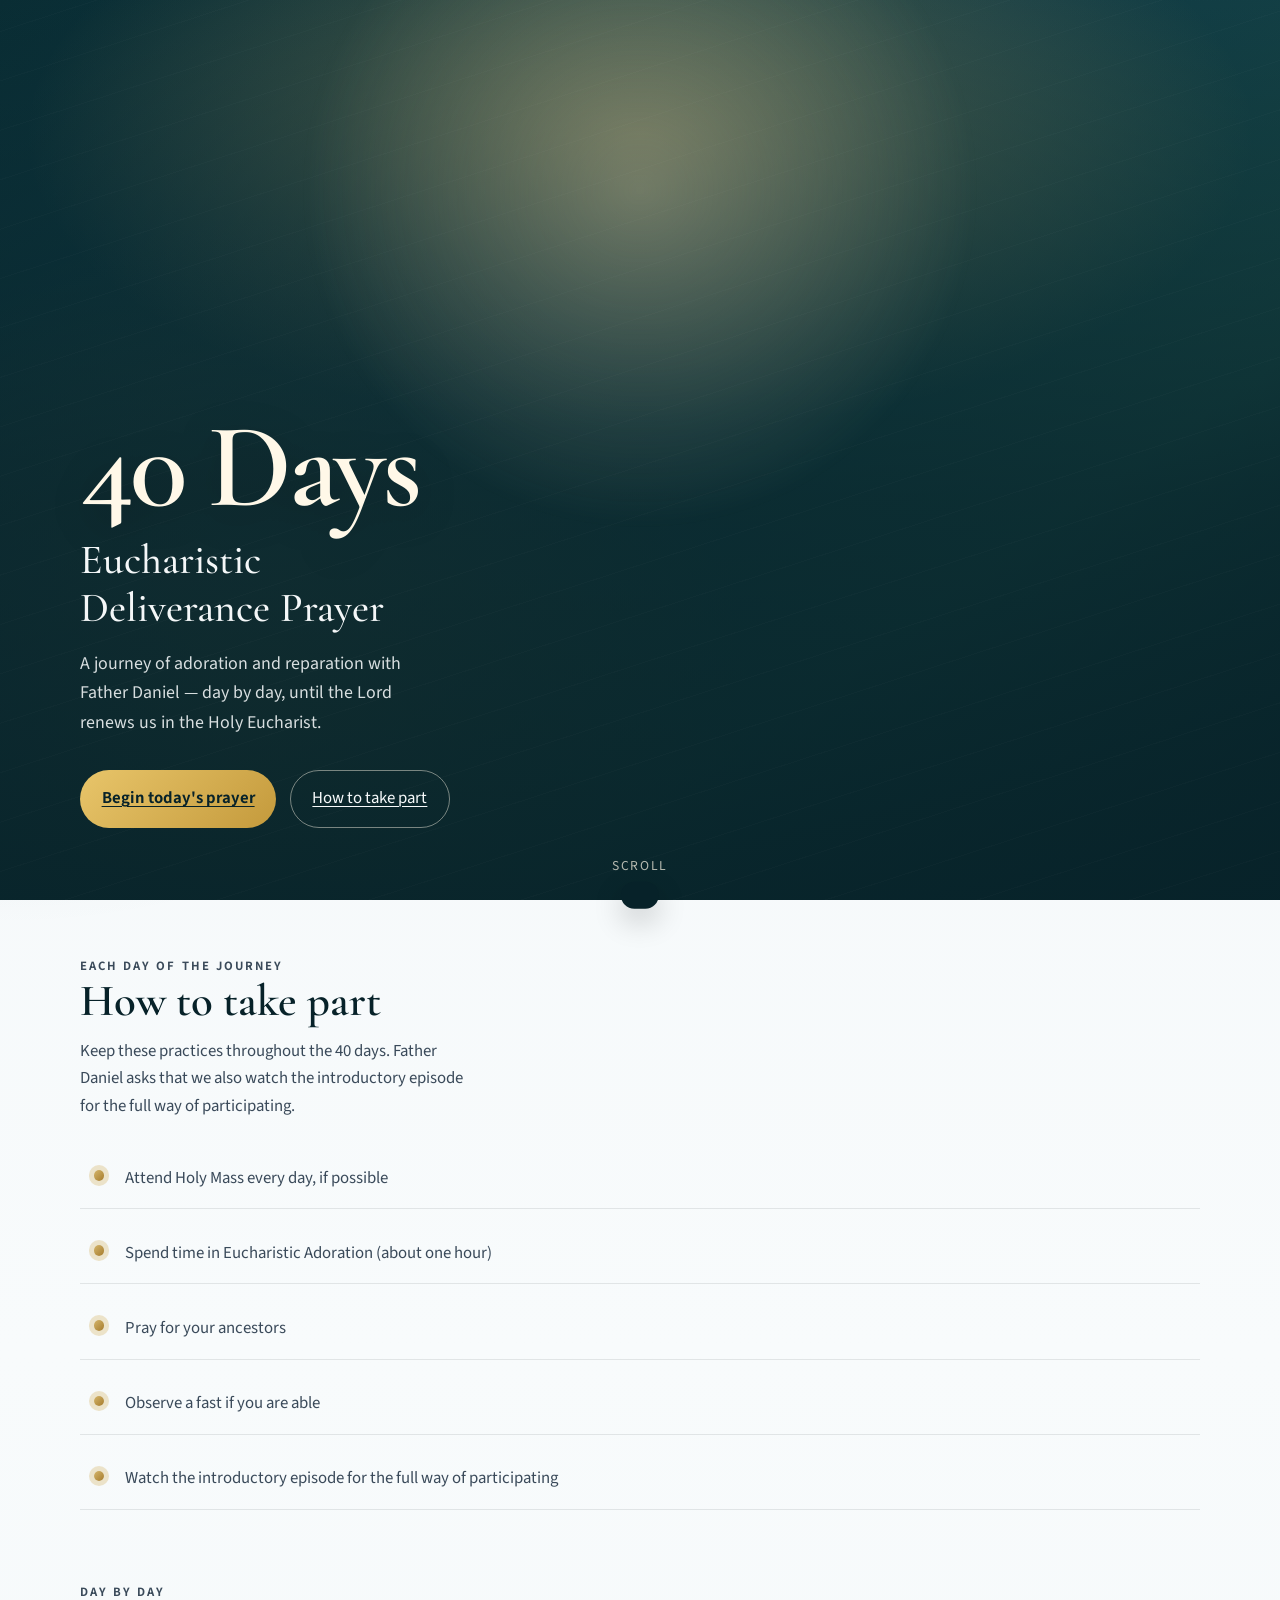
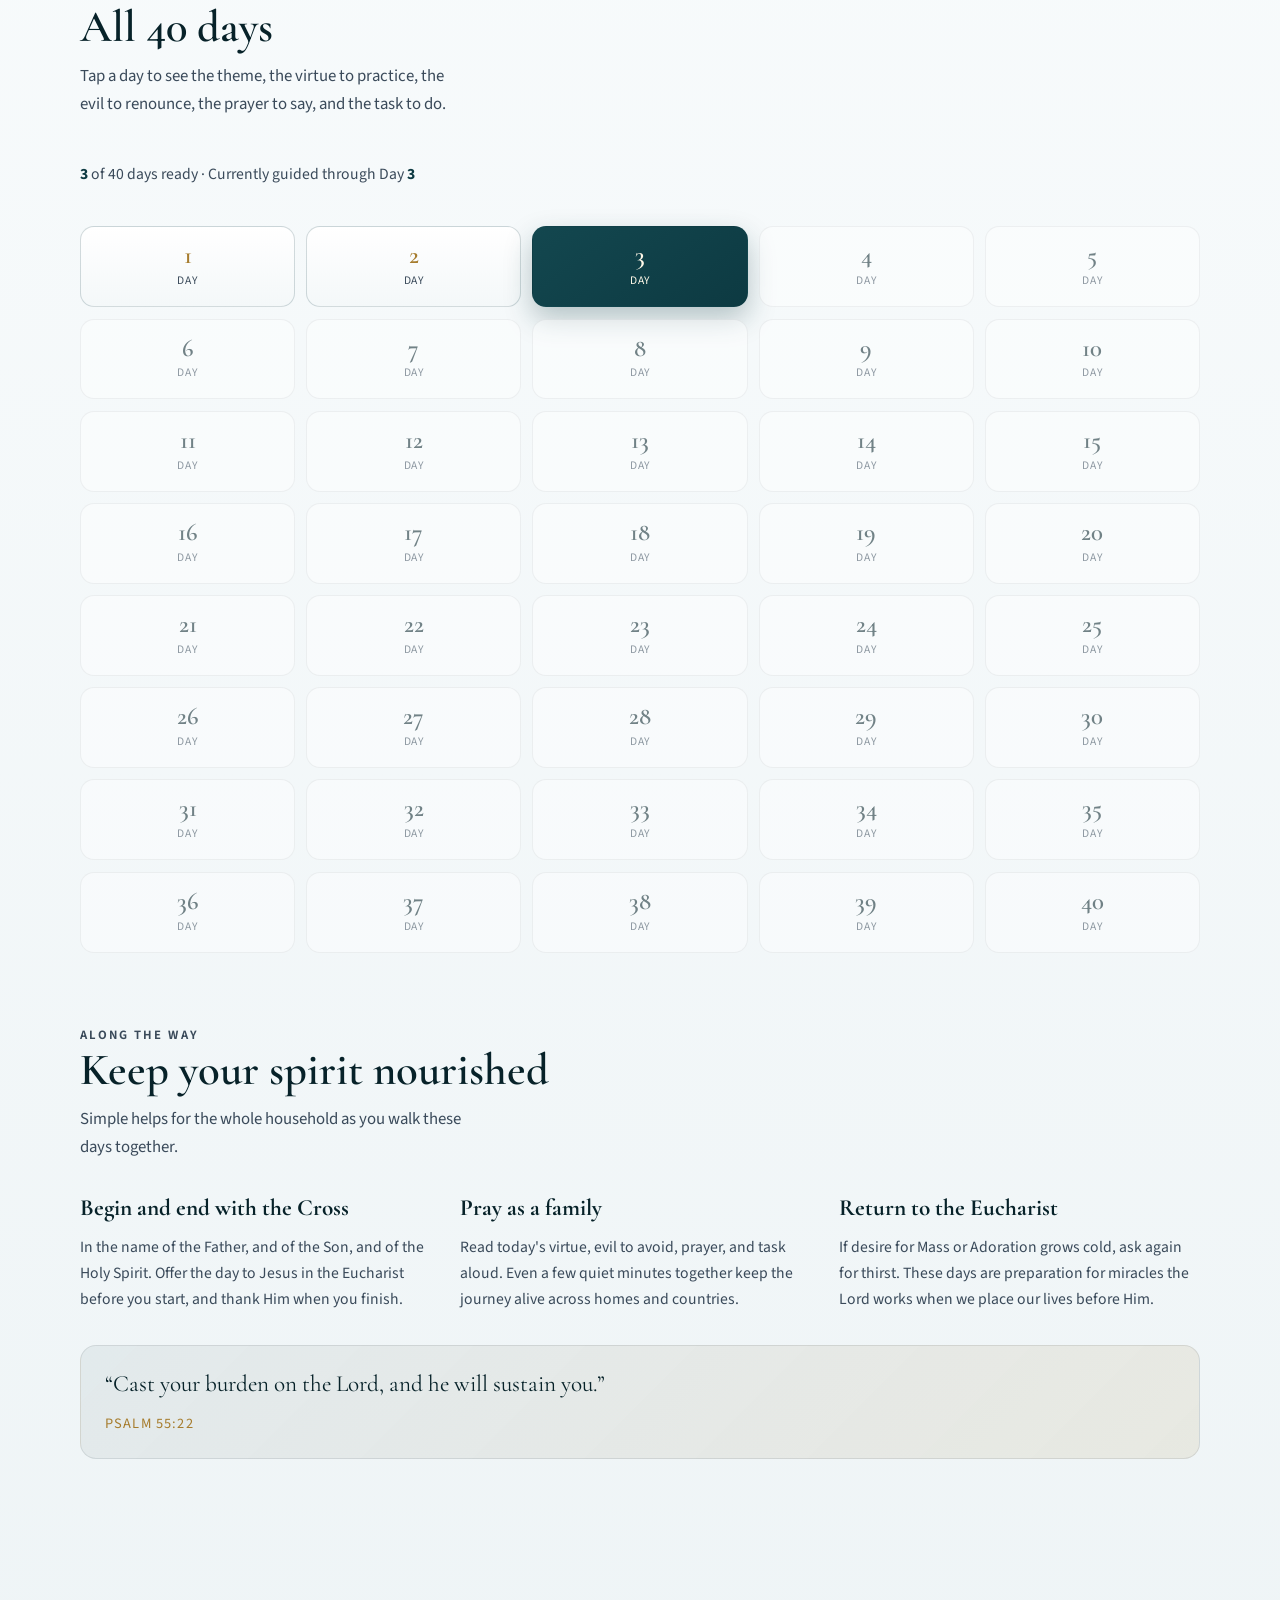
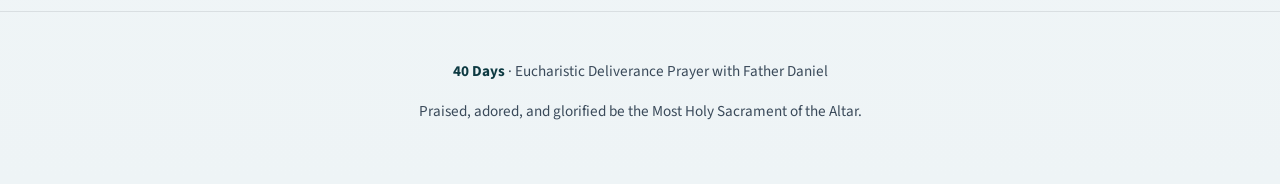
==== index.html @ 0a098735 "Add 40 Days Eucharistic Deliverance Prayer website Share Father Daniel’s daily virtue, prayer, and t" ====
<!DOCTYPE html>
<html lang="en">
<head>
  <meta charset="UTF-8" />
  <meta name="viewport" content="width=device-width, initial-scale=1.0" />
  <meta name="description" content="40 Days Eucharistic Deliverance Prayer with Father Daniel — daily virtue, prayer, and task for the journey." />
  <title>40 Days · Eucharistic Deliverance Prayer</title>
  <link rel="preconnect" href="https://fonts.googleapis.com" />
  <link rel="preconnect" href="https://fonts.gstatic.com" crossorigin />
  <link href="https://fonts.googleapis.com/css2?family=Cormorant+Garamond:ital,wght@0,500;0,600;0,700;1,500&family=Source+Sans+3:wght@400;550;650;700&display=swap" rel="stylesheet" />
  <link rel="stylesheet" href="css/styles.css" />
</head>
<body>
  <a class="skip-link" href="#days">Skip to days</a>

  <header class="hero">
    <div class="hero-inner">
      <p class="brand" aria-label="40 Days">40 Days</p>
      <h1>Eucharistic Deliverance Prayer</h1>
      <p class="hero-lead">
        A journey of adoration and reparation with Father Daniel — day by day, until the Lord renews us in the Holy Eucharist.
      </p>
      <div class="hero-actions">
        <a class="btn btn-primary" href="#days">Begin today's prayer</a>
        <a class="btn btn-ghost" href="#how">How to take part</a>
      </div>
    </div>
    <div class="scroll-cue" aria-hidden="true">Scroll</div>
  </header>

  <main>
    <section class="section" id="how" aria-labelledby="how-title">
      <div class="section-head">
        <p class="section-kicker">Each day of the journey</p>
        <h2 id="how-title">How to take part</h2>
        <p>
          Keep these practices throughout the 40 days. Father Daniel asks that we also watch the introductory episode for the full way of participating.
        </p>
      </div>
      <ul class="practices" id="practices-list"></ul>
    </section>

    <section class="section" id="days" aria-labelledby="days-title">
      <div class="section-head">
        <p class="section-kicker">Day by day</p>
        <h2 id="days-title">All 40 days</h2>
        <p>
          Tap a day to see the theme, the virtue to practice, the evil to renounce, the prayer to say, and the task to do.
        </p>
      </div>

      <div class="days-toolbar">
        <p class="progress-note" id="progress-note"></p>
      </div>

      <div class="days-grid" id="days-grid" role="list"></div>

      <article class="day-panel" id="day-panel" aria-live="polite">
        <div class="day-panel-inner">
          <header class="day-banner">
            <p class="eyebrow" id="panel-eyebrow"></p>
            <h3 id="panel-theme"></h3>
            <p class="scripture" id="panel-scripture"></p>
          </header>
          <div class="day-body">
            <div class="summary-block">
              <p id="panel-summary"></p>
            </div>
            <p class="key-thought" id="panel-key"></p>

            <div class="pillars">
              <div class="pillar virtue">
                <span class="tag">Good to practice</span>
                <h4 id="panel-virtue-title"></h4>
                <p id="panel-virtue-detail"></p>
              </div>
              <div class="pillar evil">
                <span class="tag">Evil to renounce</span>
                <h4 id="panel-evil-title"></h4>
                <p id="panel-evil-detail"></p>
              </div>
            </div>

            <div class="prayer-box">
              <h4 id="panel-prayer-title">Today's Prayer</h4>
              <p class="prayer-text" id="panel-prayer"></p>
            </div>

            <div class="task-box">
              <h4 id="panel-task-title">Today's Task</h4>
              <p id="panel-task"></p>
            </div>

            <div class="reflection-block">
              <h4>For your heart</h4>
              <ul class="reflection-list" id="panel-reflection"></ul>
            </div>

            <p class="closing-line" id="panel-closing"></p>

            <div class="panel-actions">
              <button type="button" class="btn btn-secondary" id="btn-prev-day">Previous day</button>
              <button type="button" class="btn btn-secondary" id="btn-next-day">Next day</button>
              <button type="button" class="btn btn-text" id="btn-close-panel">Close</button>
            </div>
          </div>
        </div>
      </article>
    </section>

    <section class="section" aria-labelledby="grow-title">
      <div class="section-head">
        <p class="section-kicker">Along the way</p>
        <h2 id="grow-title">Keep your spirit nourished</h2>
        <p>Simple helps for the whole household as you walk these days together.</p>
      </div>
      <div class="help-grid">
        <div class="help-item">
          <h3>Begin and end with the Cross</h3>
          <p>In the name of the Father, and of the Son, and of the Holy Spirit. Offer the day to Jesus in the Eucharist before you start, and thank Him when you finish.</p>
        </div>
        <div class="help-item">
          <h3>Pray as a family</h3>
          <p>Read today's virtue, evil to avoid, prayer, and task aloud. Even a few quiet minutes together keep the journey alive across homes and countries.</p>
        </div>
        <div class="help-item">
          <h3>Return to the Eucharist</h3>
          <p>If desire for Mass or Adoration grows cold, ask again for thirst. These days are preparation for miracles the Lord works when we place our lives before Him.</p>
        </div>
      </div>
      <blockquote class="verse">
        <p>“Cast your burden on the Lord, and he will sustain you.”</p>
        <cite>Psalm 55:22</cite>
      </blockquote>
    </section>
  </main>

  <footer>
    <div class="wrap">
      <p><strong>40 Days</strong> · Eucharistic Deliverance Prayer with Father Daniel</p>
      <p>Praised, adored, and glorified be the Most Holy Sacrament of the Altar.</p>
    </div>
  </footer>

  <div class="toast" id="toast" role="status" aria-live="polite"></div>

  <script src="js/app.js"></script>
</body>
</html>
---- css/styles.css ----
:root {
  --ink: #15202b;
  --ink-soft: #3a4a5a;
  --gold: #a67c2d;
  --gold-soft: #d4b56a;
  --gold-glow: rgba(212, 181, 106, 0.35);
  --chapel: #0d3a42;
  --chapel-deep: #072229;
  --mist: #e9f0f4;
  --snow: #f8fbfc;
  --line: rgba(21, 32, 43, 0.1);
  --white: #ffffff;
  --danger-soft: #7a3b3b;
  --virtue: #1f5c4a;
  --shadow: 0 18px 50px rgba(7, 34, 41, 0.12);
  --radius: 18px;
  --font-display: "Cormorant Garamond", Georgia, serif;
  --font-body: "Source Sans 3", "Segoe UI", sans-serif;
  --max: 1120px;
}

*,
*::before,
*::after {
  box-sizing: border-box;
}

html {
  scroll-behavior: smooth;
}

body {
  margin: 0;
  color: var(--ink);
  font-family: var(--font-body);
  font-size: 1.05rem;
  line-height: 1.65;
  background:
    radial-gradient(1200px 600px at 80% -10%, rgba(212, 181, 106, 0.22), transparent 55%),
    radial-gradient(900px 500px at 0% 20%, rgba(13, 58, 66, 0.08), transparent 50%),
    linear-gradient(180deg, #f3f7f9 0%, var(--snow) 40%, #eef4f6 100%);
  min-height: 100vh;
}

img {
  max-width: 100%;
  display: block;
}

a {
  color: var(--chapel);
  text-decoration-thickness: 1px;
  text-underline-offset: 0.18em;
}

button,
.btn {
  font: inherit;
  cursor: pointer;
  border: none;
}

.skip-link {
  position: absolute;
  left: -999px;
  top: 0;
  background: var(--white);
  padding: 0.75rem 1rem;
  z-index: 100;
}

.skip-link:focus {
  left: 1rem;
  top: 1rem;
}

/* Hero */
.hero {
  position: relative;
  min-height: 100vh;
  min-height: 100dvh;
  display: grid;
  place-items: end stretch;
  overflow: hidden;
  color: var(--snow);
  background:
    linear-gradient(180deg, rgba(7, 34, 41, 0.15) 0%, rgba(7, 34, 41, 0.72) 55%, rgba(7, 34, 41, 0.92) 100%),
    radial-gradient(ellipse 80% 55% at 50% 15%, rgba(212, 181, 106, 0.45), transparent 60%),
    radial-gradient(circle at 20% 80%, rgba(166, 124, 45, 0.2), transparent 40%),
    linear-gradient(145deg, #0a2f36 0%, #123f49 40%, #1a4d4a 70%, #0d2a30 100%);
}

.hero::before {
  content: "";
  position: absolute;
  inset: 0;
  background:
    repeating-linear-gradient(
      -18deg,
      transparent 0,
      transparent 46px,
      rgba(255, 255, 255, 0.015) 46px,
      rgba(255, 255, 255, 0.015) 47px
    );
  pointer-events: none;
  animation: drift 28s linear infinite;
}

.hero::after {
  content: "";
  position: absolute;
  width: 55vmax;
  height: 55vmax;
  border-radius: 50%;
  top: -18%;
  left: 50%;
  transform: translateX(-50%);
  background: radial-gradient(circle, rgba(255, 236, 190, 0.28), transparent 68%);
  filter: blur(4px);
  animation: pulse-glow 7s ease-in-out infinite;
  pointer-events: none;
}

@keyframes drift {
  from { transform: translateY(0); }
  to { transform: translateY(40px); }
}

@keyframes pulse-glow {
  0%, 100% { opacity: 0.7; transform: translateX(-50%) scale(1); }
  50% { opacity: 1; transform: translateX(-50%) scale(1.06); }
}

@keyframes rise {
  from { opacity: 0; transform: translateY(24px); }
  to { opacity: 1; transform: translateY(0); }
}

.hero-inner {
  position: relative;
  z-index: 1;
  width: min(var(--max), calc(100% - 2.5rem));
  margin: 0 auto;
  padding: 5rem 0 4.5rem;
}

.brand {
  font-family: var(--font-display);
  font-weight: 600;
  font-size: clamp(4.2rem, 12vw, 7.5rem);
  line-height: 0.9;
  letter-spacing: -0.03em;
  margin: 0 0 1rem;
  color: #fff8e8;
  text-shadow: 0 8px 40px rgba(0, 0, 0, 0.25);
  animation: rise 1s ease both;
}

.hero h1 {
  font-family: var(--font-display);
  font-weight: 500;
  font-size: clamp(1.7rem, 3.8vw, 2.6rem);
  line-height: 1.15;
  margin: 0 0 1rem;
  max-width: 16ch;
  color: #f4f7f8;
  animation: rise 1s ease 0.12s both;
}

.hero-lead {
  max-width: 38ch;
  margin: 0 0 2rem;
  color: rgba(244, 247, 248, 0.88);
  font-size: 1.12rem;
  animation: rise 1s ease 0.22s both;
}

.hero-actions {
  display: flex;
  flex-wrap: wrap;
  gap: 0.85rem;
  animation: rise 1s ease 0.32s both;
}

.btn {
  display: inline-flex;
  align-items: center;
  justify-content: center;
  gap: 0.5rem;
  padding: 0.9rem 1.35rem;
  border-radius: 999px;
  transition: transform 0.2s ease, background 0.2s ease, color 0.2s ease, border-color 0.2s ease;
}

.btn:hover {
  transform: translateY(-2px);
}

.btn-primary {
  background: linear-gradient(135deg, #e8c56a, #c49a3c);
  color: var(--chapel-deep);
  font-weight: 650;
}

.btn-primary:hover {
  background: linear-gradient(135deg, #f0d27e, #d0a84a);
}

.btn-ghost {
  background: transparent;
  color: var(--snow);
  border: 1px solid rgba(255, 248, 232, 0.45);
}

.btn-ghost:hover {
  background: rgba(255, 255, 255, 0.08);
  border-color: rgba(255, 248, 232, 0.75);
}

.scroll-cue {
  position: absolute;
  bottom: 1.4rem;
  left: 50%;
  transform: translateX(-50%);
  z-index: 1;
  color: rgba(255, 248, 232, 0.7);
  font-size: 0.85rem;
  letter-spacing: 0.12em;
  text-transform: uppercase;
  animation: bounce 2.4s ease-in-out infinite;
}

@keyframes bounce {
  0%, 100% { transform: translateX(-50%) translateY(0); }
  50% { transform: translateX(-50%) translateY(6px); }
}

/* Layout sections */
main {
  width: min(var(--max), calc(100% - 2.5rem));
  margin: 0 auto;
  padding: 3.5rem 0 5rem;
}

.section {
  margin-bottom: 4.5rem;
}

.section-head {
  margin-bottom: 1.75rem;
  max-width: 42rem;
}

.section-kicker {
  font-size: 0.8rem;
  letter-spacing: 0.16em;
  text-transform: uppercase;
  color: var(--gold);
  margin: 0 0 0.55rem;
  font-weight: 650;
}

.section h2 {
  font-family: var(--font-display);
  font-size: clamp(2rem, 4vw, 2.8rem);
  font-weight: 600;
  line-height: 1.1;
  margin: 0 0 0.7rem;
  color: var(--chapel-deep);
}

.section-head p {
  margin: 0;
  color: var(--ink-soft);
  max-width: 48ch;
}

/* Practices */
.practices {
  display: grid;
  gap: 0.9rem;
  padding: 0;
  margin: 0;
  list-style: none;
}

.practices li {
  position: relative;
  padding: 1rem 1.15rem 1rem 2.8rem;
  border-bottom: 1px solid var(--line);
  color: var(--ink-soft);
}

.practices li::before {
  content: "";
  position: absolute;
  left: 0.85rem;
  top: 1.35rem;
  width: 0.65rem;
  height: 0.65rem;
  border-radius: 50%;
  background: linear-gradient(135deg, var(--gold-soft), var(--gold));
  box-shadow: 0 0 0 5px var(--gold-glow);
}

/* Days grid */
.days-toolbar {
  display: flex;
  flex-wrap: wrap;
  align-items: center;
  justify-content: space-between;
  gap: 1rem;
  margin-bottom: 1.4rem;
}

.progress-note {
  color: var(--ink-soft);
  font-size: 0.98rem;
}

.progress-note strong {
  color: var(--chapel);
  font-weight: 700;
}

.days-grid {
  display: grid;
  grid-template-columns: repeat(5, minmax(0, 1fr));
  gap: 0.7rem;
}

.day-chip {
  appearance: none;
  background: rgba(255, 255, 255, 0.72);
  border: 1px solid var(--line);
  border-radius: 14px;
  padding: 1rem 0.5rem;
  text-align: center;
  transition: transform 0.18s ease, border-color 0.18s ease, background 0.18s ease, box-shadow 0.18s ease;
  color: var(--ink);
  min-height: 4.6rem;
  display: flex;
  flex-direction: column;
  align-items: center;
  justify-content: center;
  gap: 0.2rem;
}

.day-chip:hover,
.day-chip:focus-visible {
  transform: translateY(-3px);
  border-color: rgba(166, 124, 45, 0.55);
  box-shadow: 0 10px 24px rgba(13, 58, 66, 0.08);
  outline: none;
}

.day-chip .num {
  font-family: var(--font-display);
  font-size: 1.55rem;
  font-weight: 600;
  line-height: 1;
  color: var(--chapel-deep);
}

.day-chip .label {
  font-size: 0.72rem;
  letter-spacing: 0.06em;
  text-transform: uppercase;
  color: var(--ink-soft);
}

.day-chip.available {
  background: linear-gradient(180deg, #ffffff, #f4f8f9);
  border-color: rgba(13, 58, 66, 0.18);
}

.day-chip.available .num {
  color: var(--gold);
}

.day-chip.current {
  background: linear-gradient(145deg, #13474f, #0d3a42);
  border-color: transparent;
  color: var(--snow);
  box-shadow: 0 12px 28px rgba(13, 58, 66, 0.28);
}

.day-chip.current .num,
.day-chip.current .label {
  color: #fff8e8;
}

.day-chip.locked {
  opacity: 0.55;
  cursor: default;
}

.day-chip.locked:hover {
  transform: none;
  box-shadow: none;
  border-color: var(--line);
}

/* Day panel */
.day-panel {
  display: none;
  margin-top: 2rem;
  animation: rise 0.45s ease both;
}

.day-panel.open {
  display: block;
}

.day-panel-inner {
  background:
    radial-gradient(700px 280px at 100% 0%, rgba(212, 181, 106, 0.16), transparent 55%),
    linear-gradient(180deg, #ffffff 0%, #f7fafb 100%);
  border: 1px solid var(--line);
  border-radius: calc(var(--radius) + 6px);
  box-shadow: var(--shadow);
  overflow: hidden;
}

.day-banner {
  padding: 1.8rem 1.6rem 1.4rem;
  background:
    linear-gradient(120deg, rgba(13, 58, 66, 0.96), rgba(18, 72, 78, 0.92)),
    radial-gradient(circle at 90% 20%, rgba(212, 181, 106, 0.35), transparent 45%);
  color: var(--snow);
}

.day-banner .eyebrow {
  margin: 0 0 0.4rem;
  font-size: 0.78rem;
  letter-spacing: 0.16em;
  text-transform: uppercase;
  color: var(--gold-soft);
}

.day-banner h3 {
  font-family: var(--font-display);
  font-size: clamp(1.9rem, 4vw, 2.6rem);
  margin: 0 0 0.55rem;
  font-weight: 600;
  line-height: 1.1;
}

.day-banner .scripture {
  margin: 0;
  color: rgba(255, 248, 232, 0.82);
  font-size: 0.98rem;
}

.day-body {
  padding: 1.5rem 1.6rem 1.8rem;
  display: grid;
  gap: 1.35rem;
}

.summary-block p {
  margin: 0;
  color: var(--ink-soft);
  font-size: 1.08rem;
}

.key-thought {
  border-left: 3px solid var(--gold);
  padding: 0.2rem 0 0.2rem 1rem;
  font-family: var(--font-display);
  font-size: 1.35rem;
  line-height: 1.35;
  color: var(--chapel-deep);
}

.pillars {
  display: grid;
  grid-template-columns: repeat(2, minmax(0, 1fr));
  gap: 0.9rem;
}

.pillar {
  padding: 1.15rem 1.2rem;
  border-radius: 16px;
  background: rgba(233, 240, 244, 0.65);
  border: 1px solid transparent;
}

.pillar.virtue {
  background: rgba(31, 92, 74, 0.08);
  border-color: rgba(31, 92, 74, 0.12);
}

.pillar.evil {
  background: rgba(122, 59, 59, 0.07);
  border-color: rgba(122, 59, 59, 0.12);
}

.pillar .tag {
  display: inline-block;
  font-size: 0.72rem;
  letter-spacing: 0.12em;
  text-transform: uppercase;
  font-weight: 700;
  margin-bottom: 0.45rem;
}

.pillar.virtue .tag { color: var(--virtue); }
.pillar.evil .tag { color: var(--danger-soft); }

.pillar h4 {
  font-family: var(--font-display);
  font-size: 1.45rem;
  margin: 0 0 0.4rem;
  color: var(--ink);
  font-weight: 600;
}

.pillar p {
  margin: 0;
  color: var(--ink-soft);
  font-size: 0.98rem;
}

.prayer-box,
.task-box {
  padding: 1.25rem 1.3rem;
  border-radius: 16px;
  border: 1px solid var(--line);
}

.prayer-box {
  background:
    linear-gradient(180deg, rgba(212, 181, 106, 0.14), rgba(255, 255, 255, 0.4));
}

.task-box {
  background: rgba(255, 255, 255, 0.7);
}

.prayer-box h4,
.task-box h4,
.reflection-block h4 {
  font-family: var(--font-display);
  font-size: 1.4rem;
  margin: 0 0 0.65rem;
  color: var(--chapel-deep);
}

.prayer-text {
  margin: 0;
  white-space: pre-line;
  font-family: var(--font-display);
  font-size: 1.35rem;
  line-height: 1.45;
  color: var(--ink);
}

.task-box p,
.reflection-block p {
  margin: 0;
  color: var(--ink-soft);
}

.reflection-list {
  margin: 0;
  padding-left: 1.15rem;
  color: var(--ink-soft);
  display: grid;
  gap: 0.55rem;
}

.closing-line {
  margin: 0;
  font-family: var(--font-display);
  font-style: italic;
  font-size: 1.2rem;
  color: var(--chapel);
  text-align: center;
  padding-top: 0.4rem;
}

.panel-actions {
  display: flex;
  flex-wrap: wrap;
  gap: 0.75rem;
  margin-top: 0.3rem;
}

.btn-secondary {
  background: var(--chapel);
  color: var(--snow);
  font-weight: 600;
}

.btn-secondary:hover {
  background: #15505a;
}

.btn-text {
  background: transparent;
  color: var(--ink-soft);
  border: 1px solid var(--line);
}

.btn-text:hover {
  border-color: rgba(13, 58, 66, 0.3);
  color: var(--ink);
}

/* Coming soon toast */
.toast {
  position: fixed;
  left: 50%;
  bottom: 1.5rem;
  transform: translateX(-50%) translateY(120%);
  background: var(--chapel-deep);
  color: var(--snow);
  padding: 0.85rem 1.2rem;
  border-radius: 999px;
  font-size: 0.95rem;
  z-index: 50;
  box-shadow: 0 12px 30px rgba(0, 0, 0, 0.2);
  transition: transform 0.3s ease;
  max-width: calc(100% - 2rem);
  text-align: center;
}

.toast.show {
  transform: translateX(-50%) translateY(0);
}

/* Extra spiritual section */
.help-grid {
  display: grid;
  grid-template-columns: repeat(3, minmax(0, 1fr));
  gap: 1.2rem;
}

.help-item h3 {
  font-family: var(--font-display);
  font-size: 1.45rem;
  margin: 0 0 0.45rem;
  color: var(--chapel-deep);
}

.help-item p {
  margin: 0;
  color: var(--ink-soft);
  font-size: 0.98rem;
}

.verse {
  margin: 2rem 0 0;
  padding: 1.4rem 1.5rem;
  border-radius: 16px;
  background: linear-gradient(135deg, rgba(13, 58, 66, 0.06), rgba(166, 124, 45, 0.1));
  border: 1px solid var(--line);
}

.verse p {
  margin: 0;
  font-family: var(--font-display);
  font-size: 1.45rem;
  line-height: 1.4;
  color: var(--chapel-deep);
}

.verse cite {
  display: block;
  margin-top: 0.7rem;
  font-style: normal;
  font-size: 0.9rem;
  letter-spacing: 0.08em;
  text-transform: uppercase;
  color: var(--gold);
}

footer {
  border-top: 1px solid var(--line);
  padding: 2rem 0 2.8rem;
  text-align: center;
  color: var(--ink-soft);
  font-size: 0.95rem;
}

footer .wrap {
  width: min(var(--max), calc(100% - 2.5rem));
  margin: 0 auto;
}

footer strong {
  color: var(--chapel);
}

@media (max-width: 860px) {
  .days-grid {
    grid-template-columns: repeat(4, minmax(0, 1fr));
  }

  .pillars,
  .help-grid {
    grid-template-columns: 1fr;
  }
}

@media (max-width: 560px) {
  .hero-inner {
    padding: 4.2rem 0 4rem;
  }

  .days-grid {
    grid-template-columns: repeat(3, minmax(0, 1fr));
  }

  .day-body,
  .day-banner {
    padding-left: 1.15rem;
    padding-right: 1.15rem;
  }

  .prayer-text {
    font-size: 1.2rem;
  }
}

@media (prefers-reduced-motion: reduce) {
  *,
  *::before,
  *::after {
    animation: none !important;
    transition: none !important;
    scroll-behavior: auto !important;
  }
}
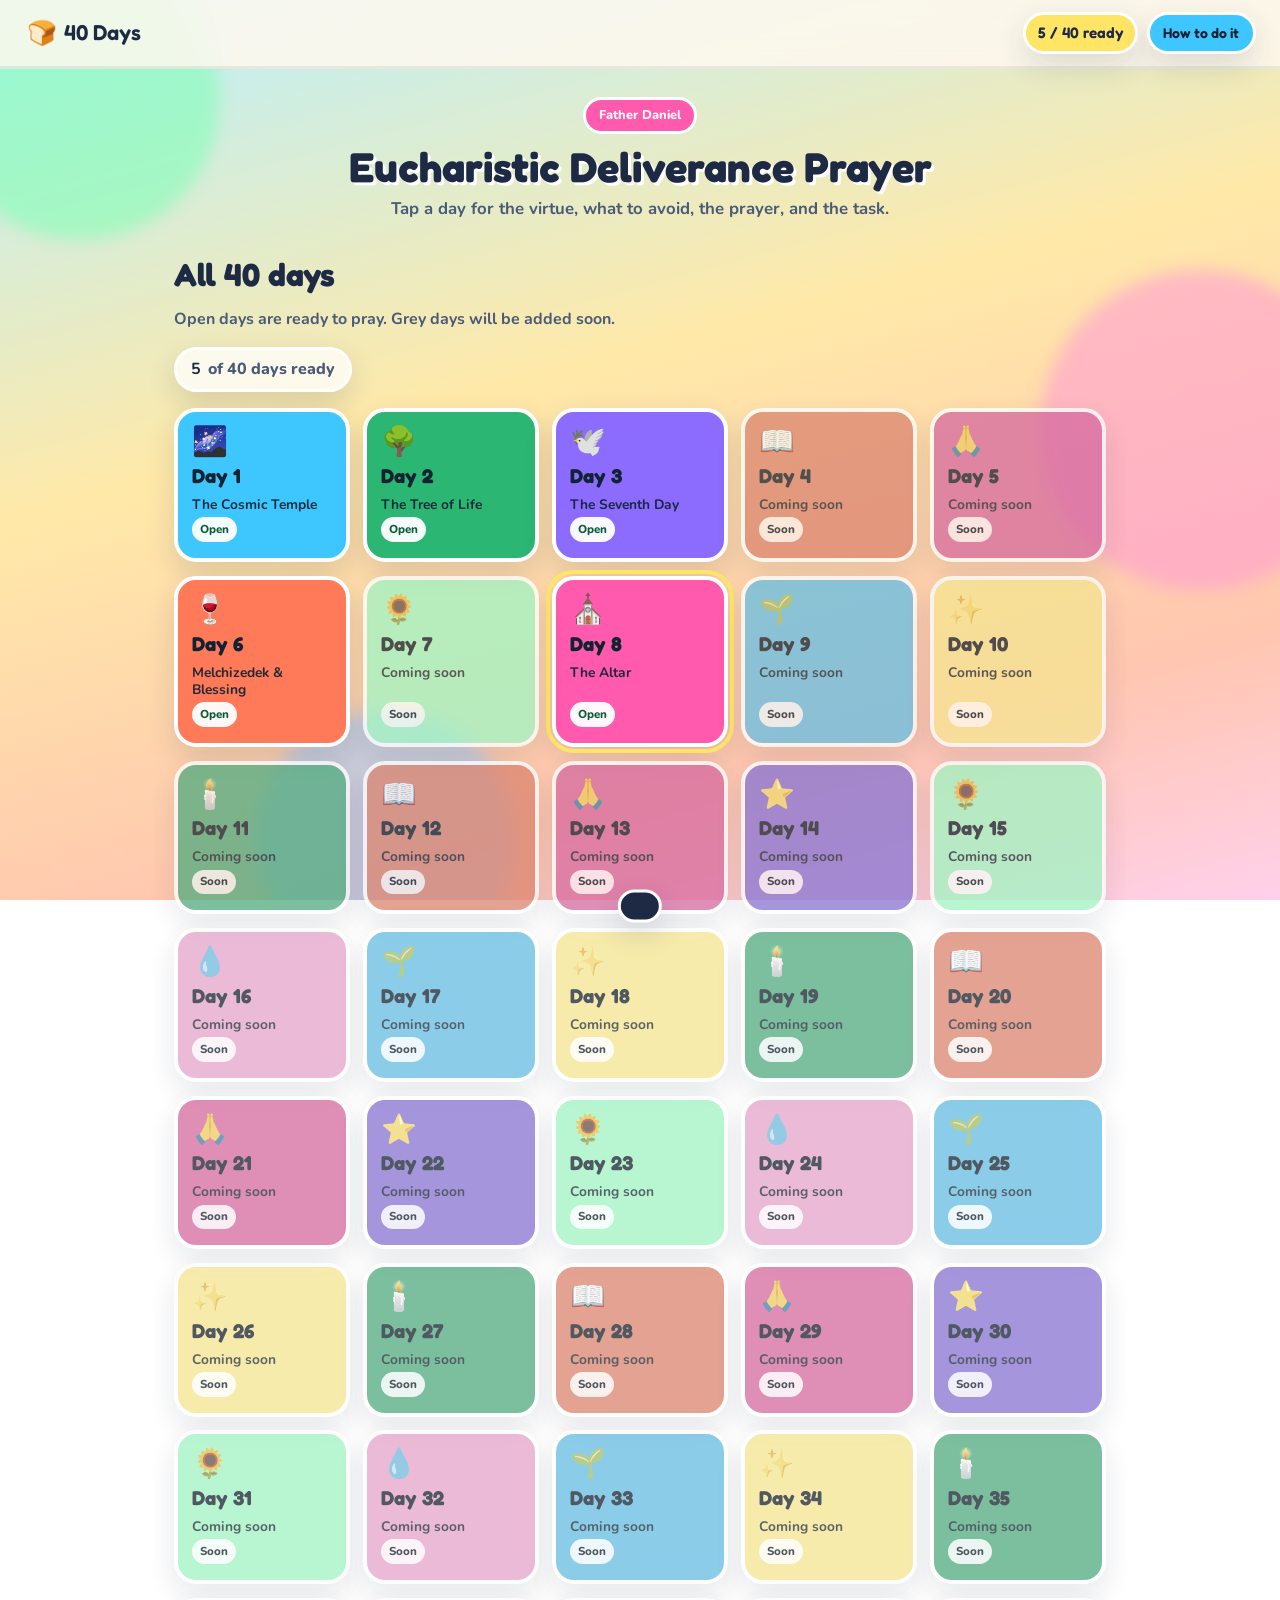
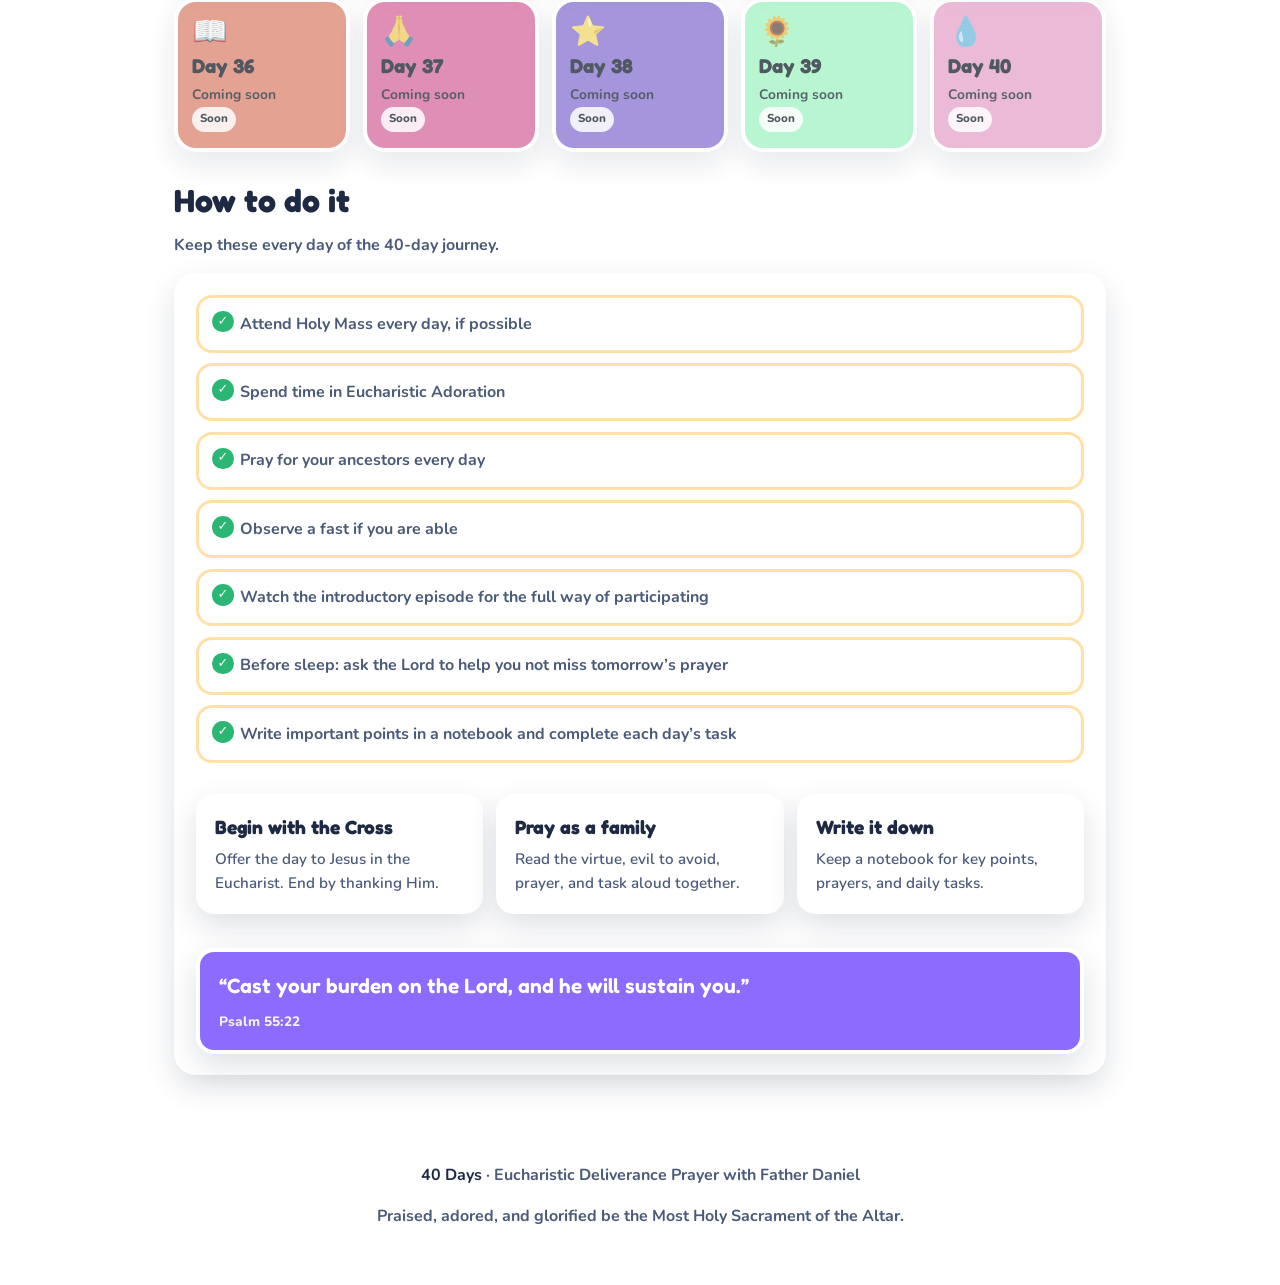
==== commit d99c9d84: "Restyle with colorful Bible Quest look and add Days 6 & 8 Open on the days grid first, put how-to be" ====
--- a/index.html
+++ b/index.html
@@ -3,147 +3,137 @@
 <head>
   <meta charset="UTF-8" />
   <meta name="viewport" content="width=device-width, initial-scale=1.0" />
-  <meta name="description" content="40 Days Eucharistic Deliverance Prayer with Father Daniel — daily virtue, prayer, and task for the journey." />
+  <meta name="description" content="40 Days Eucharistic Deliverance Prayer with Father Daniel — daily virtue, prayer, and task." />
   <title>40 Days · Eucharistic Deliverance Prayer</title>
   <link rel="preconnect" href="https://fonts.googleapis.com" />
   <link rel="preconnect" href="https://fonts.gstatic.com" crossorigin />
-  <link href="https://fonts.googleapis.com/css2?family=Cormorant+Garamond:ital,wght@0,500;0,600;0,700;1,500&family=Source+Sans+3:wght@400;550;650;700&display=swap" rel="stylesheet" />
+  <link href="https://fonts.googleapis.com/css2?family=Fredoka:wght@500;600;700&family=Nunito:wght@600;700;800&display=swap" rel="stylesheet" />
   <link rel="stylesheet" href="css/styles.css" />
 </head>
 <body>
   <a class="skip-link" href="#days">Skip to days</a>
 
-  <header class="hero">
-    <div class="hero-inner">
-      <p class="brand" aria-label="40 Days">40 Days</p>
-      <h1>Eucharistic Deliverance Prayer</h1>
-      <p class="hero-lead">
-        A journey of adoration and reparation with Father Daniel — day by day, until the Lord renews us in the Holy Eucharist.
-      </p>
-      <div class="hero-actions">
-        <a class="btn btn-primary" href="#days">Begin today's prayer</a>
-        <a class="btn btn-ghost" href="#how">How to take part</a>
-      </div>
+  <div class="bg-blobs" aria-hidden="true">
+    <div class="blob b1"></div>
+    <div class="blob b2"></div>
+    <div class="blob b3"></div>
+  </div>
+
+  <header class="topbar">
+    <a class="brand" href="#days">
+      <span class="brand-icon" aria-hidden="true">🍞</span>
+      <span>40 Days</span>
+    </a>
+    <div class="topbar-right">
+      <div class="stars-earned" id="ready-badge">Loading…</div>
+      <a class="btn btn-sm btn-sky" href="#howto">How to do it</a>
     </div>
-    <div class="scroll-cue" aria-hidden="true">Scroll</div>
   </header>
 
-  <main>
-    <section class="section" id="how" aria-labelledby="how-title">
-      <div class="section-head">
-        <p class="section-kicker">Each day of the journey</p>
-        <h2 id="how-title">How to take part</h2>
-        <p>
-          Keep these practices throughout the 40 days. Father Daniel asks that we also watch the introductory episode for the full way of participating.
-        </p>
-      </div>
-      <ul class="practices" id="practices-list"></ul>
-    </section>
+  <div id="app" class="screen">
+    <div class="page-intro">
+      <span class="badge">Father Daniel</span>
+      <h1>Eucharistic Deliverance Prayer</h1>
+      <p class="tagline">Tap a day for the virtue, what to avoid, the prayer, and the task.</p>
+    </div>
 
-    <section class="section" id="days" aria-labelledby="days-title">
-      <div class="section-head">
-        <p class="section-kicker">Day by day</p>
-        <h2 id="days-title">All 40 days</h2>
-        <p>
-          Tap a day to see the theme, the virtue to practice, the evil to renounce, the prayer to say, and the task to do.
-        </p>
-      </div>
-
-      <div class="days-toolbar">
-        <p class="progress-note" id="progress-note"></p>
-      </div>
-
-      <div class="days-grid" id="days-grid" role="list"></div>
+    <section id="days" aria-labelledby="days-title">
+      <h2 class="section-title" id="days-title">All 40 days</h2>
+      <p class="hint">Open days are ready to pray. Grey days will be added soon.</p>
+      <div class="progress-note" id="progress-note"></div>
+      <div class="card-grid" id="days-grid" role="list"></div>
 
       <article class="day-panel" id="day-panel" aria-live="polite">
-        <div class="day-panel-inner">
-          <header class="day-banner">
-            <p class="eyebrow" id="panel-eyebrow"></p>
-            <h3 id="panel-theme"></h3>
-            <p class="scripture" id="panel-scripture"></p>
-          </header>
-          <div class="day-body">
-            <div class="summary-block">
-              <p id="panel-summary"></p>
-            </div>
-            <p class="key-thought" id="panel-key"></p>
+        <header class="chapter-hero" id="panel-hero">
+          <p class="eyebrow" id="panel-eyebrow"></p>
+          <h2 id="panel-theme"></h2>
+          <p class="sub" id="panel-scripture"></p>
+        </header>
 
-            <div class="pillars">
-              <div class="pillar virtue">
-                <span class="tag">Good to practice</span>
-                <h4 id="panel-virtue-title"></h4>
+        <div class="panel">
+          <p class="summary-text" id="panel-summary"></p>
+          <p class="key-thought" id="panel-key"></p>
+
+          <div class="story-stack">
+            <div class="story-card virtue">
+              <div class="emoji" aria-hidden="true">🌱</div>
+              <div>
+                <h3 id="panel-virtue-title"></h3>
                 <p id="panel-virtue-detail"></p>
               </div>
-              <div class="pillar evil">
-                <span class="tag">Evil to renounce</span>
-                <h4 id="panel-evil-title"></h4>
+            </div>
+            <div class="story-card evil">
+              <div class="emoji" aria-hidden="true">🚫</div>
+              <div>
+                <h3 id="panel-evil-title"></h3>
                 <p id="panel-evil-detail"></p>
               </div>
             </div>
+            <div class="story-card prayer">
+              <div class="emoji" aria-hidden="true">🙏</div>
+              <div>
+                <h3 id="panel-prayer-title">Today's Prayer</h3>
+                <p id="panel-prayer"></p>
+              </div>
+            </div>
+            <div class="story-card task">
+              <div class="emoji" aria-hidden="true">✏️</div>
+              <div>
+                <h3 id="panel-task-title">Today's Task</h3>
+                <p id="panel-task"></p>
+              </div>
+            </div>
+          </div>
 
-            <div class="prayer-box">
-              <h4 id="panel-prayer-title">Today's Prayer</h4>
-              <p class="prayer-text" id="panel-prayer"></p>
-            </div>
+          <div>
+            <h3 class="section-title" style="margin-top:0">For your heart</h3>
+            <ul class="reflection-list" id="panel-reflection"></ul>
+          </div>
 
-            <div class="task-box">
-              <h4 id="panel-task-title">Today's Task</h4>
-              <p id="panel-task"></p>
-            </div>
+          <p class="closing-line" id="panel-closing"></p>
 
-            <div class="reflection-block">
-              <h4>For your heart</h4>
-              <ul class="reflection-list" id="panel-reflection"></ul>
-            </div>
-
-            <p class="closing-line" id="panel-closing"></p>
-
-            <div class="panel-actions">
-              <button type="button" class="btn btn-secondary" id="btn-prev-day">Previous day</button>
-              <button type="button" class="btn btn-secondary" id="btn-next-day">Next day</button>
-              <button type="button" class="btn btn-text" id="btn-close-panel">Close</button>
-            </div>
+          <div class="panel-actions">
+            <button type="button" class="btn btn-sky" id="btn-prev-day">← Previous</button>
+            <button type="button" class="btn btn-primary" id="btn-next-day">Next →</button>
+            <button type="button" class="btn btn-sun" id="btn-close-panel">Close</button>
           </div>
         </div>
       </article>
     </section>
 
-    <section class="section" aria-labelledby="grow-title">
-      <div class="section-head">
-        <p class="section-kicker">Along the way</p>
-        <h2 id="grow-title">Keep your spirit nourished</h2>
-        <p>Simple helps for the whole household as you walk these days together.</p>
+    <section id="howto" aria-labelledby="howto-title">
+      <h2 class="section-title" id="howto-title">How to do it</h2>
+      <p class="hint">Keep these every day of the 40-day journey.</p>
+      <div class="panel howto">
+        <ul class="practices" id="practices-list"></ul>
+        <div class="help-grid">
+          <div class="help-item">
+            <h3>Begin with the Cross</h3>
+            <p>Offer the day to Jesus in the Eucharist. End by thanking Him.</p>
+          </div>
+          <div class="help-item">
+            <h3>Pray as a family</h3>
+            <p>Read the virtue, evil to avoid, prayer, and task aloud together.</p>
+          </div>
+          <div class="help-item">
+            <h3>Write it down</h3>
+            <p>Keep a notebook for key points, prayers, and daily tasks.</p>
+          </div>
+        </div>
+        <blockquote class="verse">
+          <p>“Cast your burden on the Lord, and he will sustain you.”</p>
+          <cite>Psalm 55:22</cite>
+        </blockquote>
       </div>
-      <div class="help-grid">
-        <div class="help-item">
-          <h3>Begin and end with the Cross</h3>
-          <p>In the name of the Father, and of the Son, and of the Holy Spirit. Offer the day to Jesus in the Eucharist before you start, and thank Him when you finish.</p>
-        </div>
-        <div class="help-item">
-          <h3>Pray as a family</h3>
-          <p>Read today's virtue, evil to avoid, prayer, and task aloud. Even a few quiet minutes together keep the journey alive across homes and countries.</p>
-        </div>
-        <div class="help-item">
-          <h3>Return to the Eucharist</h3>
-          <p>If desire for Mass or Adoration grows cold, ask again for thirst. These days are preparation for miracles the Lord works when we place our lives before Him.</p>
-        </div>
-      </div>
-      <blockquote class="verse">
-        <p>“Cast your burden on the Lord, and he will sustain you.”</p>
-        <cite>Psalm 55:22</cite>
-      </blockquote>
     </section>
-  </main>
+  </div>
 
   <footer>
-    <div class="wrap">
-      <p><strong>40 Days</strong> · Eucharistic Deliverance Prayer with Father Daniel</p>
-      <p>Praised, adored, and glorified be the Most Holy Sacrament of the Altar.</p>
-    </div>
+    <p><strong>40 Days</strong> · Eucharistic Deliverance Prayer with Father Daniel</p>
+    <p>Praised, adored, and glorified be the Most Holy Sacrament of the Altar.</p>
   </footer>
 
   <div class="toast" id="toast" role="status" aria-live="polite"></div>
-
   <script src="js/app.js"></script>
 </body>
 </html>
--- a/css/styles.css
+++ b/css/styles.css
@@ -1,22 +1,20 @@
 :root {
-  --ink: #15202b;
-  --ink-soft: #3a4a5a;
-  --gold: #a67c2d;
-  --gold-soft: #d4b56a;
-  --gold-glow: rgba(212, 181, 106, 0.35);
-  --chapel: #0d3a42;
-  --chapel-deep: #072229;
-  --mist: #e9f0f4;
-  --snow: #f8fbfc;
-  --line: rgba(21, 32, 43, 0.1);
+  --ink: #1e2a44;
+  --ink-soft: #4a5a78;
+  --paper: #fff8ef;
   --white: #ffffff;
-  --danger-soft: #7a3b3b;
-  --virtue: #1f5c4a;
-  --shadow: 0 18px 50px rgba(7, 34, 41, 0.12);
-  --radius: 18px;
-  --font-display: "Cormorant Garamond", Georgia, serif;
-  --font-body: "Source Sans 3", "Segoe UI", sans-serif;
-  --max: 1120px;
+  --sun: #ffe566;
+  --sky: #3ec6ff;
+  --grass: #2bb673;
+  --coral: #ff7a59;
+  --berry: #ff5aad;
+  --grape: #8b6cff;
+  --shadow: 0 12px 30px rgba(30, 42, 68, 0.14);
+  --radius: 22px;
+  --font-display: "Fredoka", system-ui, sans-serif;
+  --font-body: "Nunito", system-ui, sans-serif;
+  --ease: cubic-bezier(0.34, 1.4, 0.64, 1);
+  --max: 980px;
 }
 
 *,
@@ -31,15 +29,13 @@
 
 body {
   margin: 0;
-  color: var(--ink);
+  min-height: 100vh;
   font-family: var(--font-body);
-  font-size: 1.05rem;
-  line-height: 1.65;
-  background:
-    radial-gradient(1200px 600px at 80% -10%, rgba(212, 181, 106, 0.22), transparent 55%),
-    radial-gradient(900px 500px at 0% 20%, rgba(13, 58, 66, 0.08), transparent 50%),
-    linear-gradient(180deg, #f3f7f9 0%, var(--snow) 40%, #eef4f6 100%);
-  min-height: 100vh;
+  color: var(--ink);
+  background: linear-gradient(165deg, #b8f0ff 0%, #ffe9a8 42%, #ffc6b0 78%, #ffd0ea 100%);
+  background-attachment: fixed;
+  line-height: 1.55;
+  overflow-x: hidden;
 }
 
 img {
@@ -48,16 +44,11 @@
 }
 
 a {
-  color: var(--chapel);
-  text-decoration-thickness: 1px;
-  text-underline-offset: 0.18em;
-}
-
-button,
-.btn {
+  color: var(--ink);
+}
+
+button {
   font: inherit;
-  cursor: pointer;
-  border: none;
 }
 
 .skip-link {
@@ -74,654 +65,627 @@
   top: 1rem;
 }
 
-/* Hero */
-.hero {
-  position: relative;
-  min-height: 100vh;
-  min-height: 100dvh;
-  display: grid;
-  place-items: end stretch;
+.bg-blobs {
+  position: fixed;
+  inset: 0;
+  z-index: -1;
+  pointer-events: none;
   overflow: hidden;
-  color: var(--snow);
-  background:
-    linear-gradient(180deg, rgba(7, 34, 41, 0.15) 0%, rgba(7, 34, 41, 0.72) 55%, rgba(7, 34, 41, 0.92) 100%),
-    radial-gradient(ellipse 80% 55% at 50% 15%, rgba(212, 181, 106, 0.45), transparent 60%),
-    radial-gradient(circle at 20% 80%, rgba(166, 124, 45, 0.2), transparent 40%),
-    linear-gradient(145deg, #0a2f36 0%, #123f49 40%, #1a4d4a 70%, #0d2a30 100%);
-}
-
-.hero::before {
-  content: "";
+}
+
+.blob {
   position: absolute;
-  inset: 0;
-  background:
-    repeating-linear-gradient(
-      -18deg,
-      transparent 0,
-      transparent 46px,
-      rgba(255, 255, 255, 0.015) 46px,
-      rgba(255, 255, 255, 0.015) 47px
-    );
-  pointer-events: none;
-  animation: drift 28s linear infinite;
-}
-
-.hero::after {
-  content: "";
-  position: absolute;
-  width: 55vmax;
-  height: 55vmax;
   border-radius: 50%;
-  top: -18%;
-  left: 50%;
-  transform: translateX(-50%);
-  background: radial-gradient(circle, rgba(255, 236, 190, 0.28), transparent 68%);
-  filter: blur(4px);
-  animation: pulse-glow 7s ease-in-out infinite;
-  pointer-events: none;
-}
-
-@keyframes drift {
-  from { transform: translateY(0); }
-  to { transform: translateY(40px); }
-}
-
-@keyframes pulse-glow {
-  0%, 100% { opacity: 0.7; transform: translateX(-50%) scale(1); }
-  50% { opacity: 1; transform: translateX(-50%) scale(1.06); }
-}
-
-@keyframes rise {
-  from { opacity: 0; transform: translateY(24px); }
-  to { opacity: 1; transform: translateY(0); }
-}
-
-.hero-inner {
-  position: relative;
-  z-index: 1;
-  width: min(var(--max), calc(100% - 2.5rem));
+  filter: blur(8px);
+  opacity: 0.55;
+  animation: floaty 10s ease-in-out infinite alternate;
+}
+
+.b1 {
+  width: 280px;
+  height: 280px;
+  background: #7dffb3;
+  top: -40px;
+  left: -60px;
+}
+
+.b2 {
+  width: 320px;
+  height: 320px;
+  background: #ff9ad5;
+  right: -80px;
+  top: 30%;
+  animation-delay: -3s;
+}
+
+.b3 {
+  width: 260px;
+  height: 260px;
+  background: #9ecbff;
+  left: 20%;
+  bottom: -70px;
+  animation-delay: -5s;
+}
+
+@keyframes floaty {
+  from { transform: translateY(0) scale(1); }
+  to { transform: translateY(24px) scale(1.06); }
+}
+
+.topbar {
+  position: sticky;
+  top: 0;
+  z-index: 50;
+  display: flex;
+  align-items: center;
+  justify-content: space-between;
+  gap: 0.75rem;
+  padding: 0.7rem clamp(0.85rem, 3vw, 1.5rem);
+  background: rgba(255, 248, 239, 0.85);
+  backdrop-filter: blur(12px);
+  border-bottom: 3px solid rgba(30, 42, 68, 0.08);
+}
+
+.brand {
+  display: inline-flex;
+  align-items: center;
+  gap: 0.45rem;
+  border: none;
+  background: transparent;
+  cursor: pointer;
+  font-family: var(--font-display);
+  font-size: 1.35rem;
+  font-weight: 600;
+  color: var(--ink);
+  padding: 0.2rem;
+  text-decoration: none;
+}
+
+.brand-icon {
+  font-size: 1.5rem;
+  animation: wiggle 3s ease-in-out infinite;
+}
+
+@keyframes wiggle {
+  0%, 100% { transform: rotate(-4deg); }
+  50% { transform: rotate(6deg); }
+}
+
+.topbar-right {
+  display: flex;
+  align-items: center;
+  gap: 0.55rem;
+  flex-wrap: wrap;
+  justify-content: flex-end;
+}
+
+.stars-earned {
+  font-family: var(--font-display);
+  font-weight: 600;
+  background: var(--sun);
+  padding: 0.4rem 0.75rem;
+  border-radius: 999px;
+  border: 3px solid #fff;
+  box-shadow: var(--shadow);
+  font-size: 0.95rem;
+}
+
+#app {
+  max-width: var(--max);
   margin: 0 auto;
-  padding: 5rem 0 4.5rem;
-}
-
-.brand {
-  font-family: var(--font-display);
-  font-weight: 600;
-  font-size: clamp(4.2rem, 12vw, 7.5rem);
-  line-height: 0.9;
-  letter-spacing: -0.03em;
+  padding: 1rem clamp(0.85rem, 3vw, 1.5rem) 3rem;
+}
+
+.screen {
+  animation: pop-in 0.45s var(--ease);
+}
+
+@keyframes pop-in {
+  from {
+    opacity: 0;
+    transform: translateY(16px) scale(0.98);
+  }
+  to {
+    opacity: 1;
+    transform: translateY(0) scale(1);
+  }
+}
+
+.page-intro {
+  text-align: center;
+  padding: 0.75rem 0.25rem 0.25rem;
+}
+
+.page-intro .badge {
+  display: inline-block;
+  background: var(--berry);
+  color: #fff;
+  font-weight: 800;
+  font-size: 0.8rem;
+  padding: 0.35rem 0.8rem;
+  border-radius: 999px;
+  margin-bottom: 0.65rem;
+  border: 3px solid #fff;
+}
+
+.page-intro h1 {
+  font-family: var(--font-display);
+  font-size: clamp(1.9rem, 6vw, 2.6rem);
+  margin: 0 0 0.35rem;
+  line-height: 1.1;
+  color: var(--ink);
+  text-shadow: 3px 3px 0 #fff;
+}
+
+.page-intro .tagline {
+  font-size: 1.05rem;
+  font-weight: 700;
+  color: var(--ink-soft);
+  max-width: 34rem;
+  margin: 0 auto;
+}
+
+.section-title {
+  font-family: var(--font-display);
+  font-size: clamp(1.5rem, 4vw, 2rem);
+  margin: 1.5rem 0 0.45rem;
+}
+
+.hint {
+  color: var(--ink-soft);
+  font-weight: 700;
   margin: 0 0 1rem;
-  color: #fff8e8;
-  text-shadow: 0 8px 40px rgba(0, 0, 0, 0.25);
-  animation: rise 1s ease both;
-}
-
-.hero h1 {
-  font-family: var(--font-display);
-  font-weight: 500;
-  font-size: clamp(1.7rem, 3.8vw, 2.6rem);
-  line-height: 1.15;
-  margin: 0 0 1rem;
-  max-width: 16ch;
-  color: #f4f7f8;
-  animation: rise 1s ease 0.12s both;
-}
-
-.hero-lead {
-  max-width: 38ch;
-  margin: 0 0 2rem;
-  color: rgba(244, 247, 248, 0.88);
-  font-size: 1.12rem;
-  animation: rise 1s ease 0.22s both;
-}
-
-.hero-actions {
-  display: flex;
-  flex-wrap: wrap;
-  gap: 0.85rem;
-  animation: rise 1s ease 0.32s both;
+}
+
+.progress-note {
+  display: inline-flex;
+  align-items: center;
+  gap: 0.4rem;
+  background: rgba(255, 255, 255, 0.75);
+  border: 3px solid #fff;
+  border-radius: 999px;
+  padding: 0.45rem 0.9rem;
+  font-weight: 800;
+  color: var(--ink-soft);
+  box-shadow: var(--shadow);
+  margin-bottom: 1rem;
+}
+
+.progress-note strong {
+  color: var(--ink);
 }
 
 .btn {
   display: inline-flex;
   align-items: center;
   justify-content: center;
-  gap: 0.5rem;
-  padding: 0.9rem 1.35rem;
+  gap: 0.35rem;
+  border: 3px solid #fff;
   border-radius: 999px;
-  transition: transform 0.2s ease, background 0.2s ease, color 0.2s ease, border-color 0.2s ease;
+  padding: 0.75rem 1.25rem;
+  font-family: var(--font-display);
+  font-size: 1rem;
+  font-weight: 600;
+  cursor: pointer;
+  text-decoration: none;
+  box-shadow: var(--shadow);
+  transition: transform 0.2s var(--ease);
+  color: var(--ink);
+  background: rgba(255, 255, 255, 0.7);
 }
 
 .btn:hover {
-  transform: translateY(-2px);
+  transform: translateY(-2px) scale(1.03);
+}
+
+.btn:active {
+  transform: translateY(1px) scale(0.98);
+}
+
+.btn:disabled {
+  opacity: 0.45;
+  cursor: not-allowed;
+  transform: none;
 }
 
 .btn-primary {
-  background: linear-gradient(135deg, #e8c56a, #c49a3c);
-  color: var(--chapel-deep);
-  font-weight: 650;
-}
-
-.btn-primary:hover {
-  background: linear-gradient(135deg, #f0d27e, #d0a84a);
-}
-
-.btn-ghost {
-  background: transparent;
-  color: var(--snow);
-  border: 1px solid rgba(255, 248, 232, 0.45);
-}
-
-.btn-ghost:hover {
-  background: rgba(255, 255, 255, 0.08);
-  border-color: rgba(255, 248, 232, 0.75);
-}
-
-.scroll-cue {
-  position: absolute;
-  bottom: 1.4rem;
-  left: 50%;
-  transform: translateX(-50%);
-  z-index: 1;
-  color: rgba(255, 248, 232, 0.7);
-  font-size: 0.85rem;
-  letter-spacing: 0.12em;
-  text-transform: uppercase;
-  animation: bounce 2.4s ease-in-out infinite;
-}
-
-@keyframes bounce {
-  0%, 100% { transform: translateX(-50%) translateY(0); }
-  50% { transform: translateX(-50%) translateY(6px); }
-}
-
-/* Layout sections */
-main {
-  width: min(var(--max), calc(100% - 2.5rem));
-  margin: 0 auto;
-  padding: 3.5rem 0 5rem;
-}
-
-.section {
-  margin-bottom: 4.5rem;
-}
-
-.section-head {
-  margin-bottom: 1.75rem;
-  max-width: 42rem;
-}
-
-.section-kicker {
-  font-size: 0.8rem;
-  letter-spacing: 0.16em;
-  text-transform: uppercase;
-  color: var(--gold);
-  margin: 0 0 0.55rem;
-  font-weight: 650;
-}
-
-.section h2 {
-  font-family: var(--font-display);
-  font-size: clamp(2rem, 4vw, 2.8rem);
-  font-weight: 600;
-  line-height: 1.1;
-  margin: 0 0 0.7rem;
-  color: var(--chapel-deep);
-}
-
-.section-head p {
-  margin: 0;
-  color: var(--ink-soft);
-  max-width: 48ch;
-}
-
-/* Practices */
-.practices {
-  display: grid;
-  gap: 0.9rem;
-  padding: 0;
-  margin: 0;
-  list-style: none;
-}
-
-.practices li {
-  position: relative;
-  padding: 1rem 1.15rem 1rem 2.8rem;
-  border-bottom: 1px solid var(--line);
-  color: var(--ink-soft);
-}
-
-.practices li::before {
-  content: "";
-  position: absolute;
-  left: 0.85rem;
-  top: 1.35rem;
-  width: 0.65rem;
-  height: 0.65rem;
-  border-radius: 50%;
-  background: linear-gradient(135deg, var(--gold-soft), var(--gold));
-  box-shadow: 0 0 0 5px var(--gold-glow);
-}
-
-/* Days grid */
-.days-toolbar {
-  display: flex;
-  flex-wrap: wrap;
-  align-items: center;
-  justify-content: space-between;
-  gap: 1rem;
-  margin-bottom: 1.4rem;
-}
-
-.progress-note {
-  color: var(--ink-soft);
-  font-size: 0.98rem;
-}
-
-.progress-note strong {
-  color: var(--chapel);
-  font-weight: 700;
-}
-
-.days-grid {
-  display: grid;
-  grid-template-columns: repeat(5, minmax(0, 1fr));
-  gap: 0.7rem;
-}
-
-.day-chip {
-  appearance: none;
-  background: rgba(255, 255, 255, 0.72);
-  border: 1px solid var(--line);
-  border-radius: 14px;
-  padding: 1rem 0.5rem;
-  text-align: center;
-  transition: transform 0.18s ease, border-color 0.18s ease, background 0.18s ease, box-shadow 0.18s ease;
-  color: var(--ink);
-  min-height: 4.6rem;
+  background: var(--coral);
+  color: #fff;
+}
+
+.btn-sky {
+  background: var(--sky);
+  color: #123;
+}
+
+.btn-sun {
+  background: var(--sun);
+  color: var(--ink);
+}
+
+.btn-grape {
+  background: var(--grape);
+  color: #fff;
+}
+
+.btn-sm {
+  padding: 0.45rem 0.85rem;
+  font-size: 0.88rem;
+}
+
+.card-grid {
+  display: grid;
+  grid-template-columns: repeat(auto-fill, minmax(140px, 1fr));
+  gap: 0.85rem;
+}
+
+@media (min-width: 640px) {
+  .card-grid {
+    grid-template-columns: repeat(auto-fill, minmax(160px, 1fr));
+  }
+}
+
+.quest-card {
+  border: 4px solid #fff;
+  border-radius: var(--radius);
+  padding: 1rem 0.85rem;
+  background: var(--card-color, var(--sky));
+  color: #123;
+  box-shadow: var(--shadow);
+  cursor: pointer;
+  text-align: left;
+  font-family: inherit;
+  transition: transform 0.25s var(--ease);
+  min-height: 132px;
   display: flex;
   flex-direction: column;
-  align-items: center;
-  justify-content: center;
-  gap: 0.2rem;
-}
-
-.day-chip:hover,
-.day-chip:focus-visible {
-  transform: translateY(-3px);
-  border-color: rgba(166, 124, 45, 0.55);
-  box-shadow: 0 10px 24px rgba(13, 58, 66, 0.08);
-  outline: none;
-}
-
-.day-chip .num {
-  font-family: var(--font-display);
-  font-size: 1.55rem;
-  font-weight: 600;
+  gap: 0.25rem;
+}
+
+.quest-card:hover:not(:disabled) {
+  transform: translateY(-6px) rotate(-1deg);
+}
+
+.quest-card:disabled,
+.quest-card.locked {
+  cursor: not-allowed;
+  filter: grayscale(0.35);
+  opacity: 0.75;
+}
+
+.quest-card.locked:hover {
+  transform: none;
+}
+
+.quest-card .emoji {
+  font-size: 1.8rem;
   line-height: 1;
-  color: var(--chapel-deep);
-}
-
-.day-chip .label {
+}
+
+.quest-card h3 {
+  font-family: var(--font-display);
+  margin: 0;
+  font-size: 1.25rem;
+}
+
+.quest-card p {
+  margin: 0;
+  font-weight: 700;
+  font-size: 0.86rem;
+  opacity: 0.92;
+  line-height: 1.25;
+}
+
+.lock-tag {
+  margin-top: auto;
+  align-self: flex-start;
+  background: rgba(255, 255, 255, 0.85);
+  font-weight: 800;
   font-size: 0.72rem;
-  letter-spacing: 0.06em;
-  text-transform: uppercase;
-  color: var(--ink-soft);
-}
-
-.day-chip.available {
-  background: linear-gradient(180deg, #ffffff, #f4f8f9);
-  border-color: rgba(13, 58, 66, 0.18);
-}
-
-.day-chip.available .num {
-  color: var(--gold);
-}
-
-.day-chip.current {
-  background: linear-gradient(145deg, #13474f, #0d3a42);
-  border-color: transparent;
-  color: var(--snow);
-  box-shadow: 0 12px 28px rgba(13, 58, 66, 0.28);
-}
-
-.day-chip.current .num,
-.day-chip.current .label {
-  color: #fff8e8;
-}
-
-.day-chip.locked {
-  opacity: 0.55;
-  cursor: default;
-}
-
-.day-chip.locked:hover {
-  transform: none;
-  box-shadow: none;
-  border-color: var(--line);
-}
-
-/* Day panel */
+  padding: 0.22rem 0.5rem;
+  border-radius: 999px;
+}
+
+.quest-card.available .lock-tag {
+  background: rgba(255, 255, 255, 0.95);
+  color: #0d5c38;
+}
+
+.quest-card.current {
+  outline: 4px solid var(--sun);
+  outline-offset: 2px;
+}
+
 .day-panel {
   display: none;
-  margin-top: 2rem;
-  animation: rise 0.45s ease both;
+  margin-top: 1.35rem;
+  animation: pop-in 0.4s var(--ease);
 }
 
 .day-panel.open {
   display: block;
 }
 
-.day-panel-inner {
-  background:
-    radial-gradient(700px 280px at 100% 0%, rgba(212, 181, 106, 0.16), transparent 55%),
-    linear-gradient(180deg, #ffffff 0%, #f7fafb 100%);
-  border: 1px solid var(--line);
-  border-radius: calc(var(--radius) + 6px);
-  box-shadow: var(--shadow);
+.chapter-hero {
+  border: 4px solid #fff;
+  border-radius: calc(var(--radius) + 8px);
+  padding: 1.35rem;
+  background: linear-gradient(135deg, var(--ch-color, var(--sky)), color-mix(in srgb, var(--ch-color, var(--sky)) 70%, white));
+  box-shadow: var(--shadow);
+  margin-bottom: 1rem;
+  position: relative;
   overflow: hidden;
 }
 
-.day-banner {
-  padding: 1.8rem 1.6rem 1.4rem;
-  background:
-    linear-gradient(120deg, rgba(13, 58, 66, 0.96), rgba(18, 72, 78, 0.92)),
-    radial-gradient(circle at 90% 20%, rgba(212, 181, 106, 0.35), transparent 45%);
-  color: var(--snow);
-}
-
-.day-banner .eyebrow {
-  margin: 0 0 0.4rem;
-  font-size: 0.78rem;
-  letter-spacing: 0.16em;
-  text-transform: uppercase;
-  color: var(--gold-soft);
-}
-
-.day-banner h3 {
-  font-family: var(--font-display);
-  font-size: clamp(1.9rem, 4vw, 2.6rem);
-  margin: 0 0 0.55rem;
-  font-weight: 600;
-  line-height: 1.1;
-}
-
-.day-banner .scripture {
-  margin: 0;
-  color: rgba(255, 248, 232, 0.82);
-  font-size: 0.98rem;
-}
-
-.day-body {
-  padding: 1.5rem 1.6rem 1.8rem;
-  display: grid;
-  gap: 1.35rem;
-}
-
-.summary-block p {
-  margin: 0;
-  color: var(--ink-soft);
-  font-size: 1.08rem;
+.chapter-hero::after {
+  content: var(--ch-emoji, "✨");
+  position: absolute;
+  right: 0.5rem;
+  bottom: -0.4rem;
+  font-size: clamp(4rem, 18vw, 7rem);
+  opacity: 0.28;
+  pointer-events: none;
+}
+
+.chapter-hero .eyebrow {
+  margin: 0;
+  font-weight: 800;
+  font-size: 0.85rem;
+  position: relative;
+  z-index: 1;
+}
+
+.chapter-hero h2 {
+  font-family: var(--font-display);
+  font-size: clamp(1.8rem, 5vw, 2.5rem);
+  margin: 0.15rem 0;
+  position: relative;
+  z-index: 1;
+}
+
+.chapter-hero .sub {
+  font-weight: 800;
+  font-size: 1.05rem;
+  position: relative;
+  z-index: 1;
+  margin: 0;
+}
+
+.panel {
+  border: 4px solid #fff;
+  border-radius: var(--radius);
+  background: rgba(255, 255, 255, 0.82);
+  padding: 1.1rem;
+  box-shadow: var(--shadow);
+  display: grid;
+  gap: 0.9rem;
+}
+
+.story-stack {
+  display: grid;
+  gap: 0.85rem;
+}
+
+.story-card {
+  display: grid;
+  grid-template-columns: auto 1fr;
+  gap: 0.75rem;
+  align-items: start;
+  background: #fff;
+  border-radius: 18px;
+  padding: 0.9rem;
+  border: 3px solid #ffe0a8;
+}
+
+.story-card.virtue {
+  border-color: #9af0c4;
+  background: #f3fff8;
+}
+
+.story-card.evil {
+  border-color: #ffc2b5;
+  background: #fff6f3;
+}
+
+.story-card.prayer {
+  border-color: #c9b6ff;
+  background: #f7f3ff;
+}
+
+.story-card.task {
+  border-color: #9ed8ff;
+  background: #f3faff;
+}
+
+.story-card .emoji {
+  font-size: 2rem;
+  line-height: 1;
+}
+
+.story-card h3 {
+  font-family: var(--font-display);
+  margin: 0 0 0.25rem;
+  font-size: 1.15rem;
+  color: #d35400;
+}
+
+.story-card.virtue h3 { color: #0f7a4d; }
+.story-card.evil h3 { color: #c0392b; }
+.story-card.prayer h3 { color: #6c4fd4; }
+.story-card.task h3 { color: #1a6fa8; }
+
+.story-card p {
+  margin: 0;
+  font-weight: 600;
+  color: var(--ink-soft);
+  white-space: pre-line;
 }
 
 .key-thought {
-  border-left: 3px solid var(--gold);
-  padding: 0.2rem 0 0.2rem 1rem;
-  font-family: var(--font-display);
-  font-size: 1.35rem;
-  line-height: 1.35;
-  color: var(--chapel-deep);
-}
-
-.pillars {
-  display: grid;
-  grid-template-columns: repeat(2, minmax(0, 1fr));
-  gap: 0.9rem;
-}
-
-.pillar {
-  padding: 1.15rem 1.2rem;
-  border-radius: 16px;
-  background: rgba(233, 240, 244, 0.65);
-  border: 1px solid transparent;
-}
-
-.pillar.virtue {
-  background: rgba(31, 92, 74, 0.08);
-  border-color: rgba(31, 92, 74, 0.12);
-}
-
-.pillar.evil {
-  background: rgba(122, 59, 59, 0.07);
-  border-color: rgba(122, 59, 59, 0.12);
-}
-
-.pillar .tag {
-  display: inline-block;
-  font-size: 0.72rem;
-  letter-spacing: 0.12em;
-  text-transform: uppercase;
+  background: var(--sun);
+  border: 3px solid #fff;
+  border-radius: 18px;
+  padding: 0.95rem 1rem;
+  font-family: var(--font-display);
+  font-size: 1.2rem;
+  font-weight: 600;
+  color: var(--ink);
+  box-shadow: var(--shadow);
+}
+
+.summary-text {
+  margin: 0;
   font-weight: 700;
-  margin-bottom: 0.45rem;
-}
-
-.pillar.virtue .tag { color: var(--virtue); }
-.pillar.evil .tag { color: var(--danger-soft); }
-
-.pillar h4 {
-  font-family: var(--font-display);
-  font-size: 1.45rem;
-  margin: 0 0 0.4rem;
-  color: var(--ink);
-  font-weight: 600;
-}
-
-.pillar p {
-  margin: 0;
-  color: var(--ink-soft);
-  font-size: 0.98rem;
-}
-
-.prayer-box,
-.task-box {
-  padding: 1.25rem 1.3rem;
-  border-radius: 16px;
-  border: 1px solid var(--line);
-}
-
-.prayer-box {
-  background:
-    linear-gradient(180deg, rgba(212, 181, 106, 0.14), rgba(255, 255, 255, 0.4));
-}
-
-.task-box {
-  background: rgba(255, 255, 255, 0.7);
-}
-
-.prayer-box h4,
-.task-box h4,
-.reflection-block h4 {
-  font-family: var(--font-display);
-  font-size: 1.4rem;
-  margin: 0 0 0.65rem;
-  color: var(--chapel-deep);
-}
-
-.prayer-text {
-  margin: 0;
-  white-space: pre-line;
-  font-family: var(--font-display);
-  font-size: 1.35rem;
-  line-height: 1.45;
-  color: var(--ink);
-}
-
-.task-box p,
-.reflection-block p {
-  margin: 0;
   color: var(--ink-soft);
 }
 
 .reflection-list {
   margin: 0;
   padding-left: 1.15rem;
-  color: var(--ink-soft);
-  display: grid;
-  gap: 0.55rem;
+  display: grid;
+  gap: 0.45rem;
+  font-weight: 600;
+  color: var(--ink-soft);
 }
 
 .closing-line {
   margin: 0;
-  font-family: var(--font-display);
-  font-style: italic;
-  font-size: 1.2rem;
-  color: var(--chapel);
   text-align: center;
-  padding-top: 0.4rem;
+  font-family: var(--font-display);
+  font-size: 1.15rem;
+  font-weight: 600;
+  color: var(--ink);
 }
 
 .panel-actions {
   display: flex;
   flex-wrap: wrap;
-  gap: 0.75rem;
-  margin-top: 0.3rem;
-}
-
-.btn-secondary {
-  background: var(--chapel);
-  color: var(--snow);
-  font-weight: 600;
-}
-
-.btn-secondary:hover {
-  background: #15505a;
-}
-
-.btn-text {
-  background: transparent;
-  color: var(--ink-soft);
-  border: 1px solid var(--line);
-}
-
-.btn-text:hover {
-  border-color: rgba(13, 58, 66, 0.3);
-  color: var(--ink);
-}
-
-/* Coming soon toast */
+  gap: 0.55rem;
+}
+
+.howto.panel {
+  margin-top: 0.5rem;
+}
+
+.practices {
+  list-style: none;
+  margin: 0;
+  padding: 0;
+  display: grid;
+  gap: 0.65rem;
+}
+
+.practices li {
+  background: #fff;
+  border: 3px solid #ffe0a8;
+  border-radius: 16px;
+  padding: 0.85rem 1rem 0.85rem 2.6rem;
+  font-weight: 700;
+  color: var(--ink-soft);
+  position: relative;
+}
+
+.practices li::before {
+  content: "✓";
+  position: absolute;
+  left: 0.85rem;
+  top: 0.8rem;
+  width: 1.35rem;
+  height: 1.35rem;
+  border-radius: 50%;
+  background: var(--grass);
+  color: #fff;
+  display: grid;
+  place-items: center;
+  font-size: 0.8rem;
+  font-weight: 800;
+}
+
+.help-grid {
+  display: grid;
+  grid-template-columns: repeat(auto-fit, minmax(220px, 1fr));
+  gap: 0.85rem;
+  margin-top: 1rem;
+}
+
+.help-item {
+  background: #fff;
+  border: 3px solid #fff;
+  border-radius: 18px;
+  padding: 1rem;
+  box-shadow: var(--shadow);
+}
+
+.help-item h3 {
+  font-family: var(--font-display);
+  margin: 0 0 0.35rem;
+  font-size: 1.2rem;
+}
+
+.help-item p {
+  margin: 0;
+  font-weight: 600;
+  color: var(--ink-soft);
+  font-size: 0.95rem;
+}
+
+.verse {
+  margin: 1.25rem 0 0;
+  padding: 1.1rem 1.2rem;
+  border-radius: 18px;
+  background: var(--grape);
+  color: #fff;
+  border: 4px solid #fff;
+  box-shadow: var(--shadow);
+}
+
+.verse p {
+  margin: 0;
+  font-family: var(--font-display);
+  font-size: 1.3rem;
+  font-weight: 600;
+}
+
+.verse cite {
+  display: block;
+  margin-top: 0.55rem;
+  font-style: normal;
+  font-weight: 800;
+  font-size: 0.85rem;
+  opacity: 0.9;
+}
+
+footer {
+  text-align: center;
+  padding: 1.5rem 1rem 2.5rem;
+  font-weight: 700;
+  color: var(--ink-soft);
+}
+
+footer strong {
+  color: var(--ink);
+}
+
 .toast {
   position: fixed;
   left: 50%;
   bottom: 1.5rem;
-  transform: translateX(-50%) translateY(120%);
-  background: var(--chapel-deep);
-  color: var(--snow);
+  transform: translateX(-50%) translateY(140%);
+  background: var(--ink);
+  color: #fff;
   padding: 0.85rem 1.2rem;
   border-radius: 999px;
-  font-size: 0.95rem;
-  z-index: 50;
-  box-shadow: 0 12px 30px rgba(0, 0, 0, 0.2);
-  transition: transform 0.3s ease;
+  border: 3px solid #fff;
+  font-weight: 800;
+  z-index: 60;
+  box-shadow: var(--shadow);
+  transition: transform 0.3s var(--ease);
   max-width: calc(100% - 2rem);
   text-align: center;
 }
 
 .toast.show {
   transform: translateX(-50%) translateY(0);
-}
-
-/* Extra spiritual section */
-.help-grid {
-  display: grid;
-  grid-template-columns: repeat(3, minmax(0, 1fr));
-  gap: 1.2rem;
-}
-
-.help-item h3 {
-  font-family: var(--font-display);
-  font-size: 1.45rem;
-  margin: 0 0 0.45rem;
-  color: var(--chapel-deep);
-}
-
-.help-item p {
-  margin: 0;
-  color: var(--ink-soft);
-  font-size: 0.98rem;
-}
-
-.verse {
-  margin: 2rem 0 0;
-  padding: 1.4rem 1.5rem;
-  border-radius: 16px;
-  background: linear-gradient(135deg, rgba(13, 58, 66, 0.06), rgba(166, 124, 45, 0.1));
-  border: 1px solid var(--line);
-}
-
-.verse p {
-  margin: 0;
-  font-family: var(--font-display);
-  font-size: 1.45rem;
-  line-height: 1.4;
-  color: var(--chapel-deep);
-}
-
-.verse cite {
-  display: block;
-  margin-top: 0.7rem;
-  font-style: normal;
-  font-size: 0.9rem;
-  letter-spacing: 0.08em;
-  text-transform: uppercase;
-  color: var(--gold);
-}
-
-footer {
-  border-top: 1px solid var(--line);
-  padding: 2rem 0 2.8rem;
-  text-align: center;
-  color: var(--ink-soft);
-  font-size: 0.95rem;
-}
-
-footer .wrap {
-  width: min(var(--max), calc(100% - 2.5rem));
-  margin: 0 auto;
-}
-
-footer strong {
-  color: var(--chapel);
-}
-
-@media (max-width: 860px) {
-  .days-grid {
-    grid-template-columns: repeat(4, minmax(0, 1fr));
-  }
-
-  .pillars,
-  .help-grid {
-    grid-template-columns: 1fr;
-  }
-}
-
-@media (max-width: 560px) {
-  .hero-inner {
-    padding: 4.2rem 0 4rem;
-  }
-
-  .days-grid {
-    grid-template-columns: repeat(3, minmax(0, 1fr));
-  }
-
-  .day-body,
-  .day-banner {
-    padding-left: 1.15rem;
-    padding-right: 1.15rem;
-  }
-
-  .prayer-text {
-    font-size: 1.2rem;
-  }
 }
 
 @media (prefers-reduced-motion: reduce) {
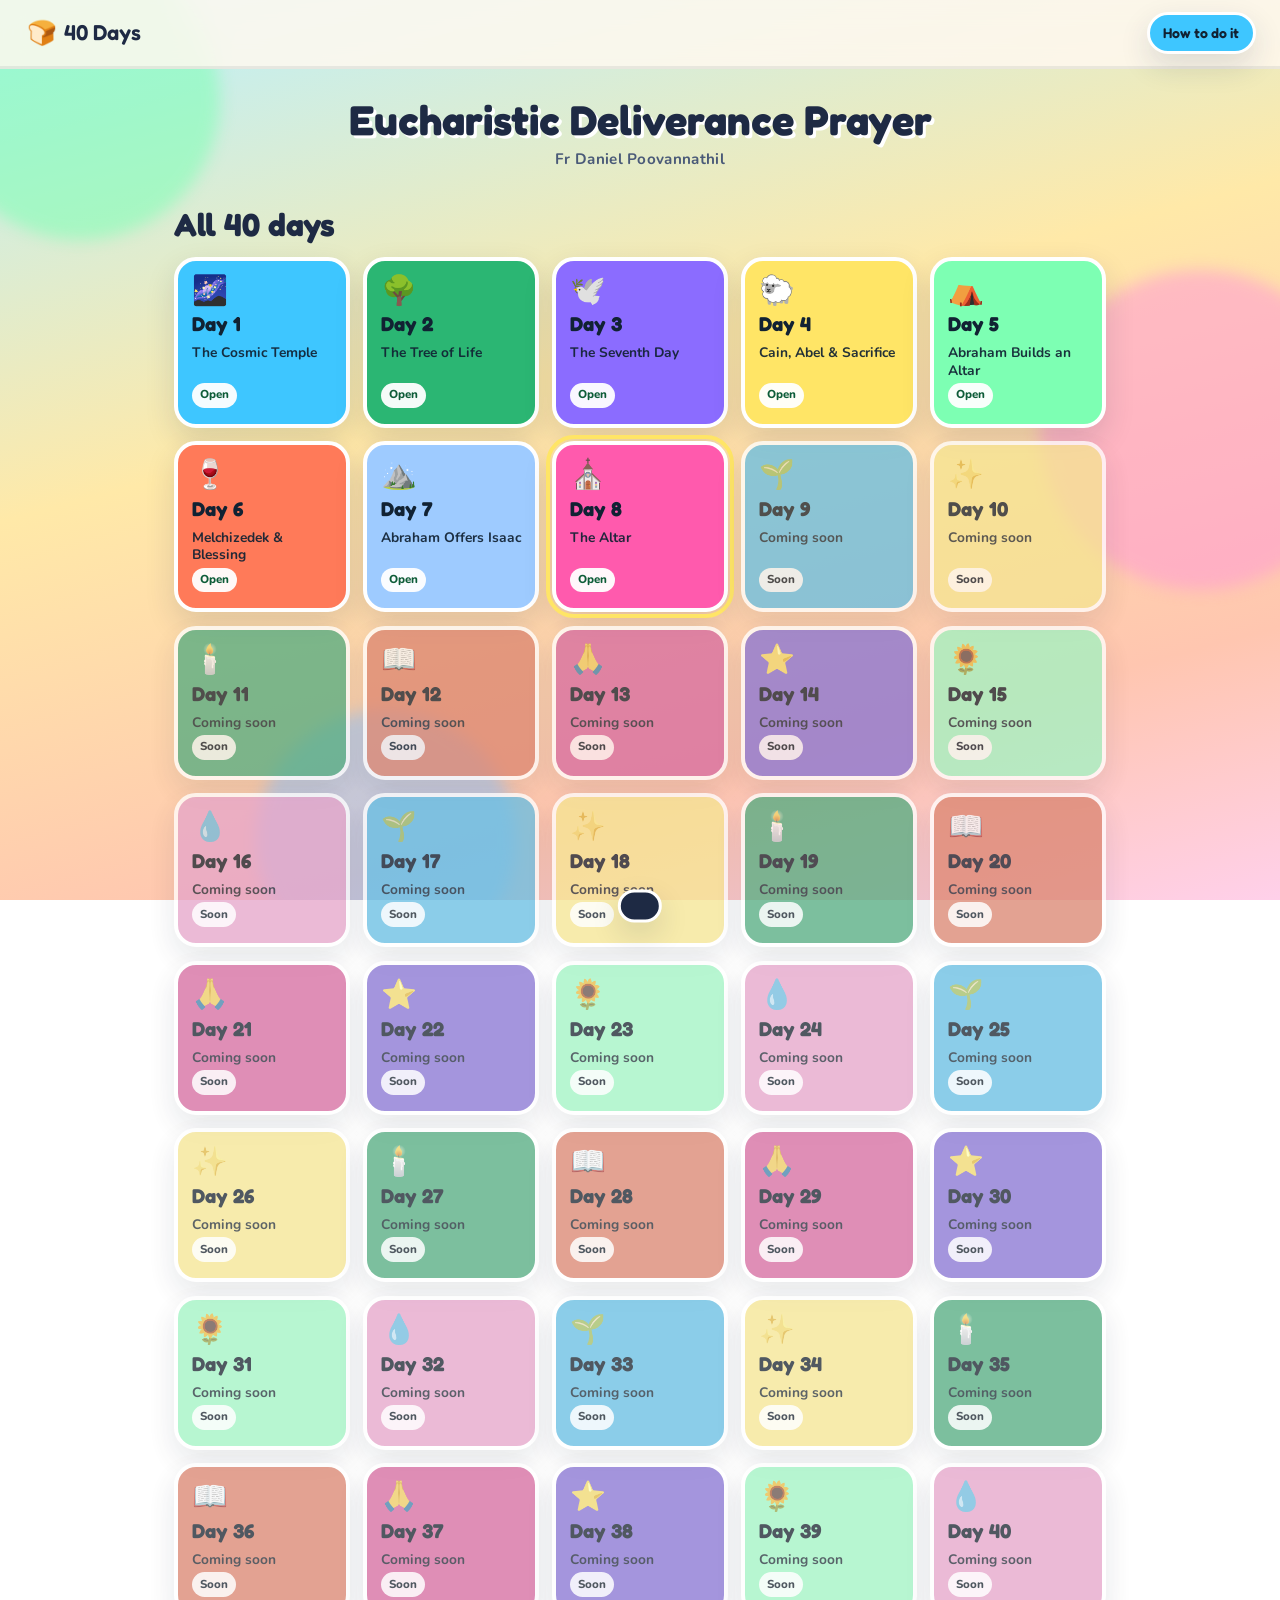
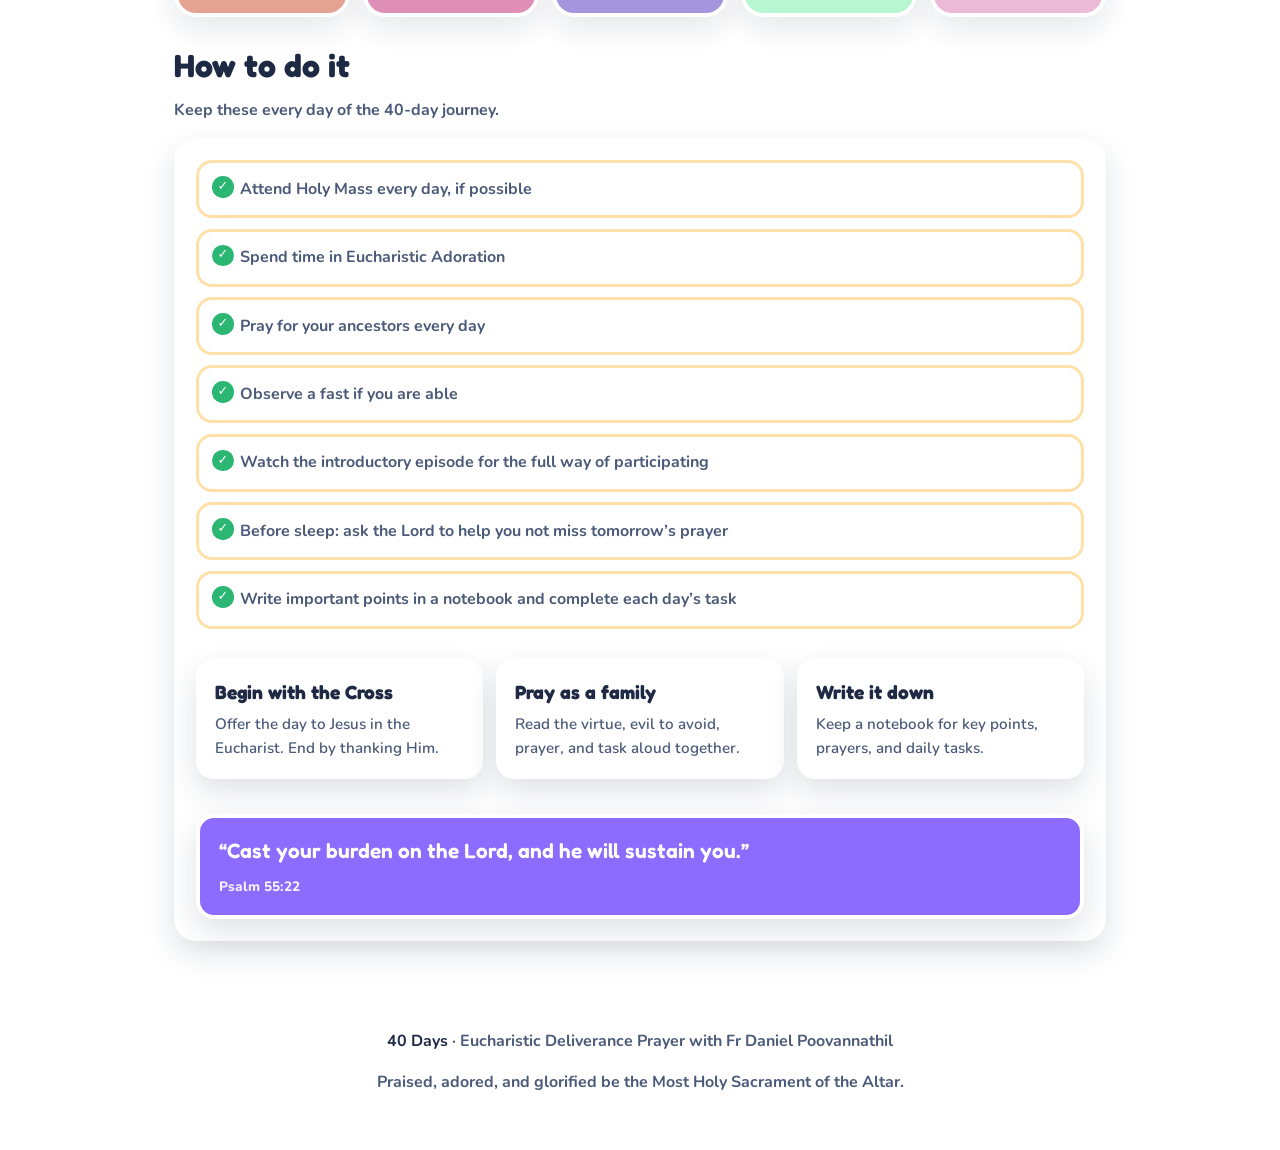
==== commit cd7e99ae: "Add Days 4, 5, and 7; simplify the page header Fill Cain & Abel, Abraham’s altar, and Isaac sacrific" ====
--- a/index.html
+++ b/index.html
@@ -3,7 +3,7 @@
 <head>
   <meta charset="UTF-8" />
   <meta name="viewport" content="width=device-width, initial-scale=1.0" />
-  <meta name="description" content="40 Days Eucharistic Deliverance Prayer with Father Daniel — daily virtue, prayer, and task." />
+  <meta name="description" content="40 Days Eucharistic Deliverance Prayer with Fr Daniel Poovannathil — daily virtue, prayer, and task." />
   <title>40 Days · Eucharistic Deliverance Prayer</title>
   <link rel="preconnect" href="https://fonts.googleapis.com" />
   <link rel="preconnect" href="https://fonts.gstatic.com" crossorigin />
@@ -25,22 +25,18 @@
       <span>40 Days</span>
     </a>
     <div class="topbar-right">
-      <div class="stars-earned" id="ready-badge">Loading…</div>
       <a class="btn btn-sm btn-sky" href="#howto">How to do it</a>
     </div>
   </header>
 
   <div id="app" class="screen">
     <div class="page-intro">
-      <span class="badge">Father Daniel</span>
       <h1>Eucharistic Deliverance Prayer</h1>
-      <p class="tagline">Tap a day for the virtue, what to avoid, the prayer, and the task.</p>
+      <p class="tagline priest-name">Fr Daniel Poovannathil</p>
     </div>
 
     <section id="days" aria-labelledby="days-title">
       <h2 class="section-title" id="days-title">All 40 days</h2>
-      <p class="hint">Open days are ready to pray. Grey days will be added soon.</p>
-      <div class="progress-note" id="progress-note"></div>
       <div class="card-grid" id="days-grid" role="list"></div>
 
       <article class="day-panel" id="day-panel" aria-live="polite">
@@ -129,7 +125,7 @@
   </div>
 
   <footer>
-    <p><strong>40 Days</strong> · Eucharistic Deliverance Prayer with Father Daniel</p>
+    <p><strong>40 Days</strong> · Eucharistic Deliverance Prayer with Fr Daniel Poovannathil</p>
     <p>Praised, adored, and glorified be the Most Holy Sacrament of the Altar.</p>
   </footer>
 
--- a/css/styles.css
+++ b/css/styles.css
@@ -225,6 +225,13 @@
   margin: 0 auto;
 }
 
+.page-intro .priest-name {
+  font-size: 0.95rem;
+  font-weight: 700;
+  letter-spacing: 0.02em;
+  color: var(--ink-soft);
+}
+
 .section-title {
   font-family: var(--font-display);
   font-size: clamp(1.5rem, 4vw, 2rem);
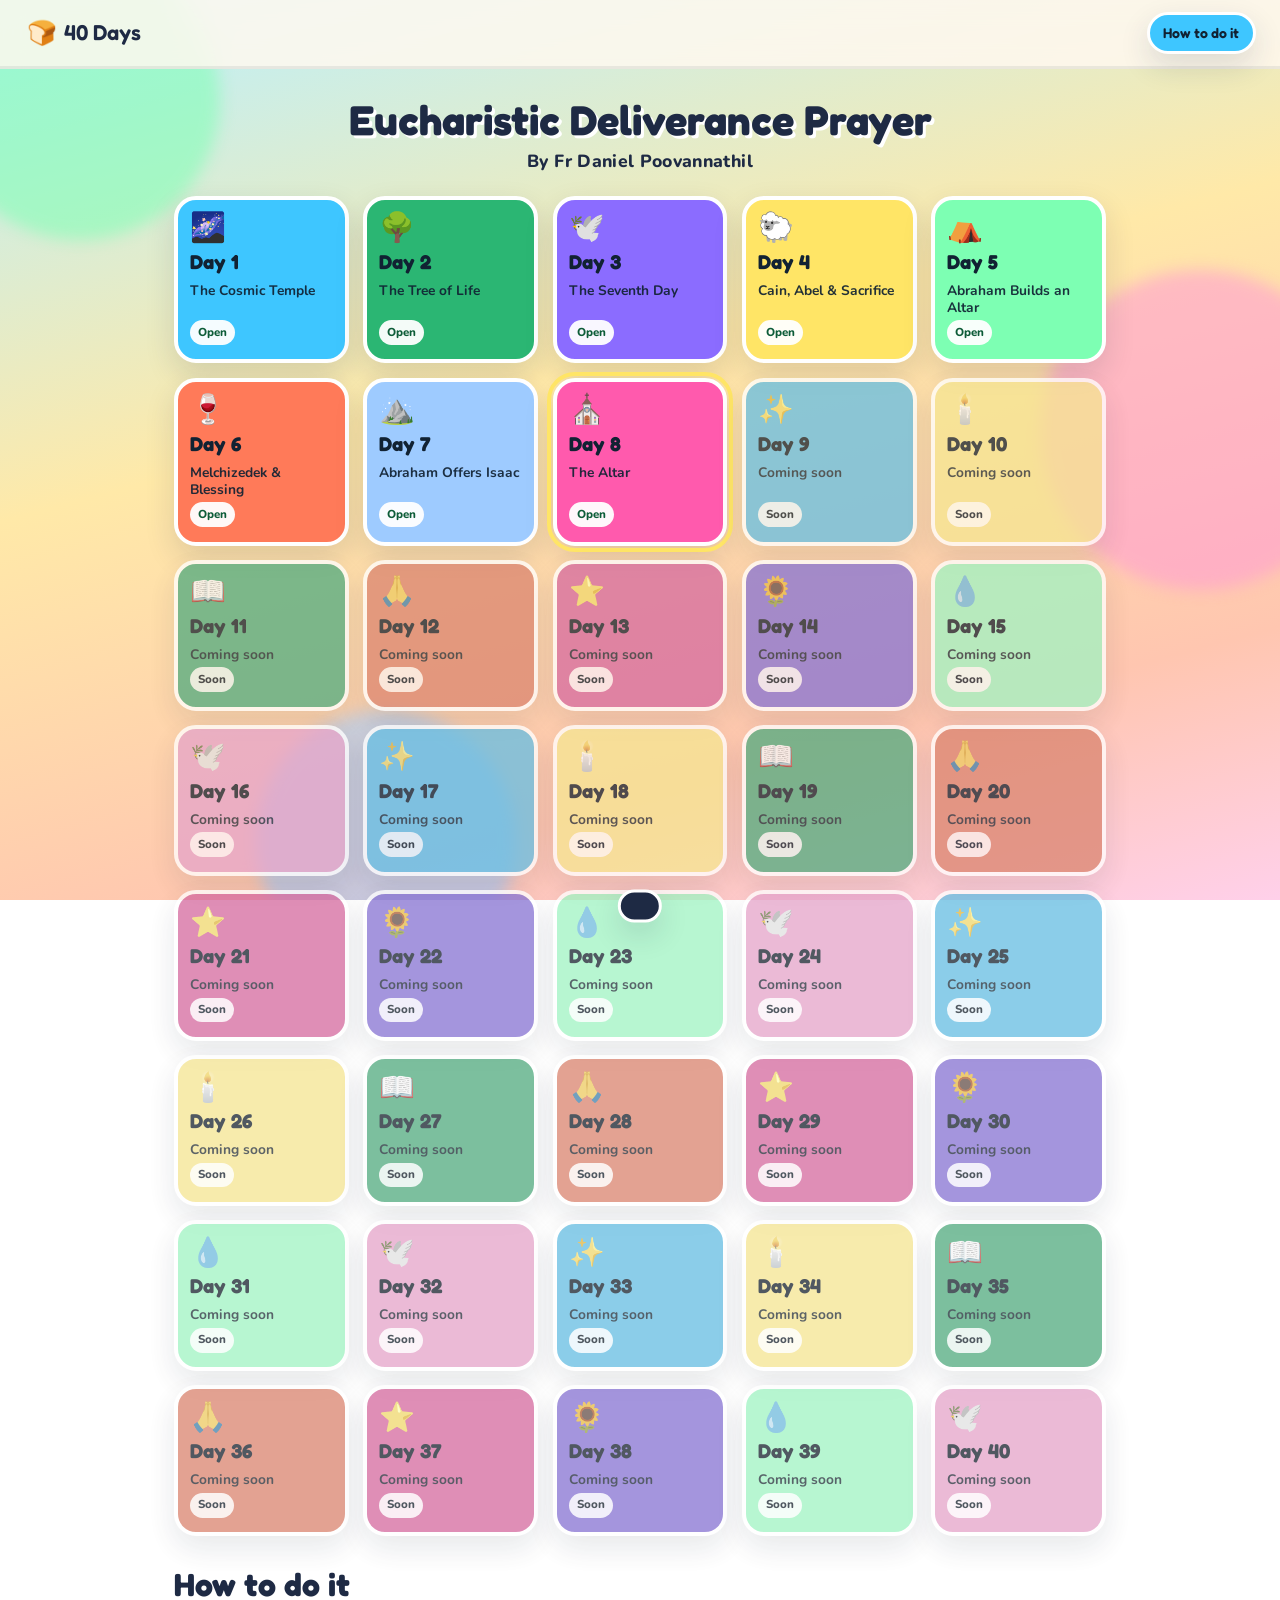
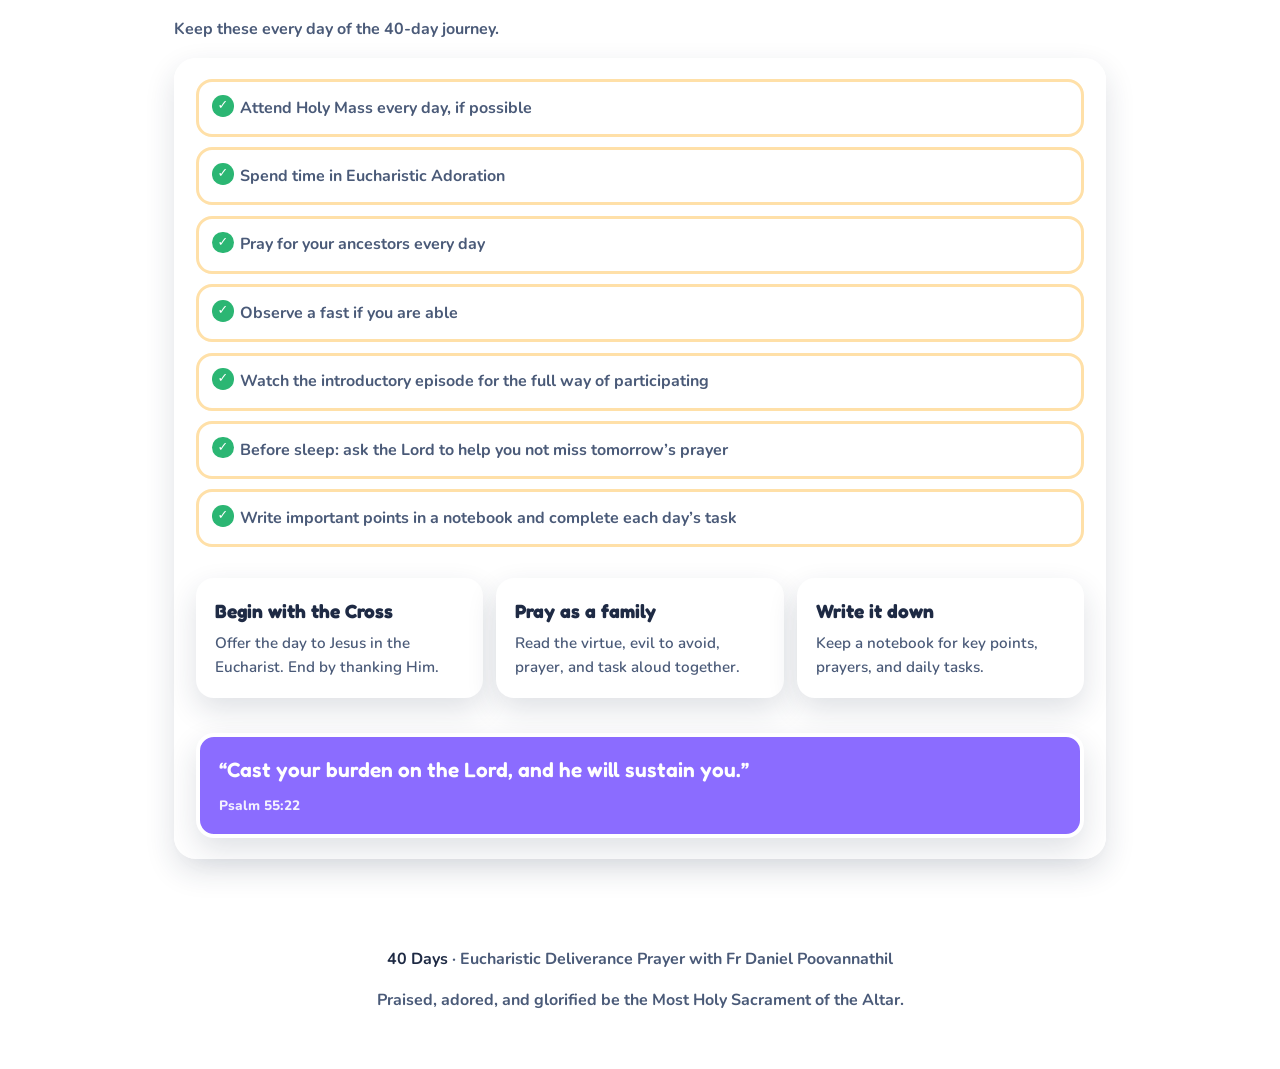
==== commit ea761754: "Improve phone and tablet layout; tidy header and virtue tick Make day cards responsive, show By Fr D" ====
--- a/index.html
+++ b/index.html
@@ -32,11 +32,10 @@
   <div id="app" class="screen">
     <div class="page-intro">
       <h1>Eucharistic Deliverance Prayer</h1>
-      <p class="tagline priest-name">Fr Daniel Poovannathil</p>
+      <p class="priest-name">By Fr Daniel Poovannathil</p>
     </div>
 
-    <section id="days" aria-labelledby="days-title">
-      <h2 class="section-title" id="days-title">All 40 days</h2>
+    <section id="days" aria-label="Days">
       <div class="card-grid" id="days-grid" role="list"></div>
 
       <article class="day-panel" id="day-panel" aria-live="polite">
@@ -52,7 +51,7 @@
 
           <div class="story-stack">
             <div class="story-card virtue">
-              <div class="emoji" aria-hidden="true">🌱</div>
+              <div class="emoji tick" aria-hidden="true">✓</div>
               <div>
                 <h3 id="panel-virtue-title"></h3>
                 <p id="panel-virtue-detail"></p>
--- a/css/styles.css
+++ b/css/styles.css
@@ -217,19 +217,12 @@
   text-shadow: 3px 3px 0 #fff;
 }
 
-.page-intro .tagline {
-  font-size: 1.05rem;
-  font-weight: 700;
-  color: var(--ink-soft);
-  max-width: 34rem;
-  margin: 0 auto;
-}
-
 .page-intro .priest-name {
-  font-size: 0.95rem;
-  font-weight: 700;
+  font-size: clamp(0.95rem, 2.8vw, 1.1rem);
+  font-weight: 800;
   letter-spacing: 0.02em;
-  color: var(--ink-soft);
+  color: var(--ink);
+  margin: 0.15rem auto 0;
 }
 
 .section-title {
@@ -322,20 +315,35 @@
 
 .card-grid {
   display: grid;
-  grid-template-columns: repeat(auto-fill, minmax(140px, 1fr));
-  gap: 0.85rem;
-}
-
-@media (min-width: 640px) {
+  grid-template-columns: repeat(2, minmax(0, 1fr));
+  gap: 0.7rem;
+  margin-top: 1rem;
+}
+
+@media (min-width: 480px) {
   .card-grid {
-    grid-template-columns: repeat(auto-fill, minmax(160px, 1fr));
+    grid-template-columns: repeat(3, minmax(0, 1fr));
+    gap: 0.8rem;
+  }
+}
+
+@media (min-width: 768px) {
+  .card-grid {
+    grid-template-columns: repeat(4, minmax(0, 1fr));
+    gap: 0.9rem;
+  }
+}
+
+@media (min-width: 1024px) {
+  .card-grid {
+    grid-template-columns: repeat(5, minmax(0, 1fr));
   }
 }
 
 .quest-card {
   border: 4px solid #fff;
   border-radius: var(--radius);
-  padding: 1rem 0.85rem;
+  padding: 0.9rem 0.75rem;
   background: var(--card-color, var(--sky));
   color: #123;
   box-shadow: var(--shadow);
@@ -343,10 +351,13 @@
   text-align: left;
   font-family: inherit;
   transition: transform 0.25s var(--ease);
-  min-height: 132px;
+  min-height: 120px;
+  min-width: 0;
   display: flex;
   flex-direction: column;
   gap: 0.25rem;
+  -webkit-tap-highlight-color: transparent;
+  touch-action: manipulation;
 }
 
 .quest-card:hover:not(:disabled) {
@@ -506,6 +517,19 @@
 
 .story-card .emoji {
   font-size: 2rem;
+  line-height: 1;
+}
+
+.story-card .emoji.tick {
+  display: grid;
+  place-items: center;
+  width: 2.1rem;
+  height: 2.1rem;
+  border-radius: 50%;
+  background: var(--grass);
+  color: #fff;
+  font-size: 1.25rem;
+  font-weight: 800;
   line-height: 1;
 }
 
@@ -695,6 +719,148 @@
   transform: translateX(-50%) translateY(0);
 }
 
+@media (max-width: 900px) {
+  #app {
+    padding: 0.85rem clamp(0.7rem, 2.5vw, 1.25rem) 2.5rem;
+  }
+
+  .chapter-hero {
+    padding: 1.1rem;
+  }
+
+  .chapter-hero h2 {
+    padding-right: 2.5rem;
+    word-wrap: break-word;
+  }
+
+  .panel {
+    padding: 0.95rem;
+  }
+
+  .panel-actions {
+    display: grid;
+    grid-template-columns: 1fr 1fr;
+  }
+
+  .panel-actions .btn:last-child {
+    grid-column: 1 / -1;
+  }
+}
+
+@media (max-width: 640px) {
+  .topbar {
+    padding: 0.6rem 0.75rem;
+    gap: 0.5rem;
+  }
+
+  .brand {
+    font-size: 1.15rem;
+  }
+
+  .brand-icon {
+    font-size: 1.3rem;
+  }
+
+  .page-intro {
+    padding: 0.55rem 0.15rem 0.1rem;
+  }
+
+  .page-intro h1 {
+    font-size: clamp(1.55rem, 7.2vw, 2.1rem);
+    text-shadow: 2px 2px 0 #fff;
+  }
+
+  .quest-card {
+    min-height: 108px;
+    padding: 0.75rem 0.65rem;
+    border-width: 3px;
+    border-radius: 18px;
+  }
+
+  .quest-card .emoji {
+    font-size: 1.45rem;
+  }
+
+  .quest-card h3 {
+    font-size: 1.05rem;
+  }
+
+  .quest-card p {
+    font-size: 0.78rem;
+  }
+
+  .lock-tag {
+    font-size: 0.68rem;
+  }
+
+  .story-card {
+    grid-template-columns: auto 1fr;
+    gap: 0.6rem;
+    padding: 0.8rem;
+  }
+
+  .key-thought {
+    font-size: 1.05rem;
+    padding: 0.8rem 0.85rem;
+  }
+
+  .btn {
+    min-height: 44px;
+    padding: 0.65rem 1rem;
+    width: 100%;
+  }
+
+  .btn-sm {
+    width: auto;
+    min-height: 40px;
+  }
+
+  .panel-actions {
+    grid-template-columns: 1fr;
+  }
+
+  .panel-actions .btn:last-child {
+    grid-column: auto;
+  }
+
+  .verse p {
+    font-size: 1.1rem;
+  }
+
+  .help-grid {
+    grid-template-columns: 1fr;
+  }
+
+  footer {
+    padding: 1.25rem 0.85rem 2.2rem;
+    font-size: 0.9rem;
+  }
+
+  .toast {
+    bottom: 1rem;
+    font-size: 0.9rem;
+    padding: 0.75rem 1rem;
+  }
+}
+
+@media (hover: none) and (pointer: coarse) {
+  .quest-card:hover:not(.locked) {
+    transform: none;
+  }
+
+  .quest-card:active:not(.locked) {
+    transform: scale(0.97);
+  }
+
+  .btn:hover {
+    transform: none;
+  }
+
+  .btn:active:not(:disabled) {
+    transform: scale(0.97);
+  }
+}
+
 @media (prefers-reduced-motion: reduce) {
   *,
   *::before,
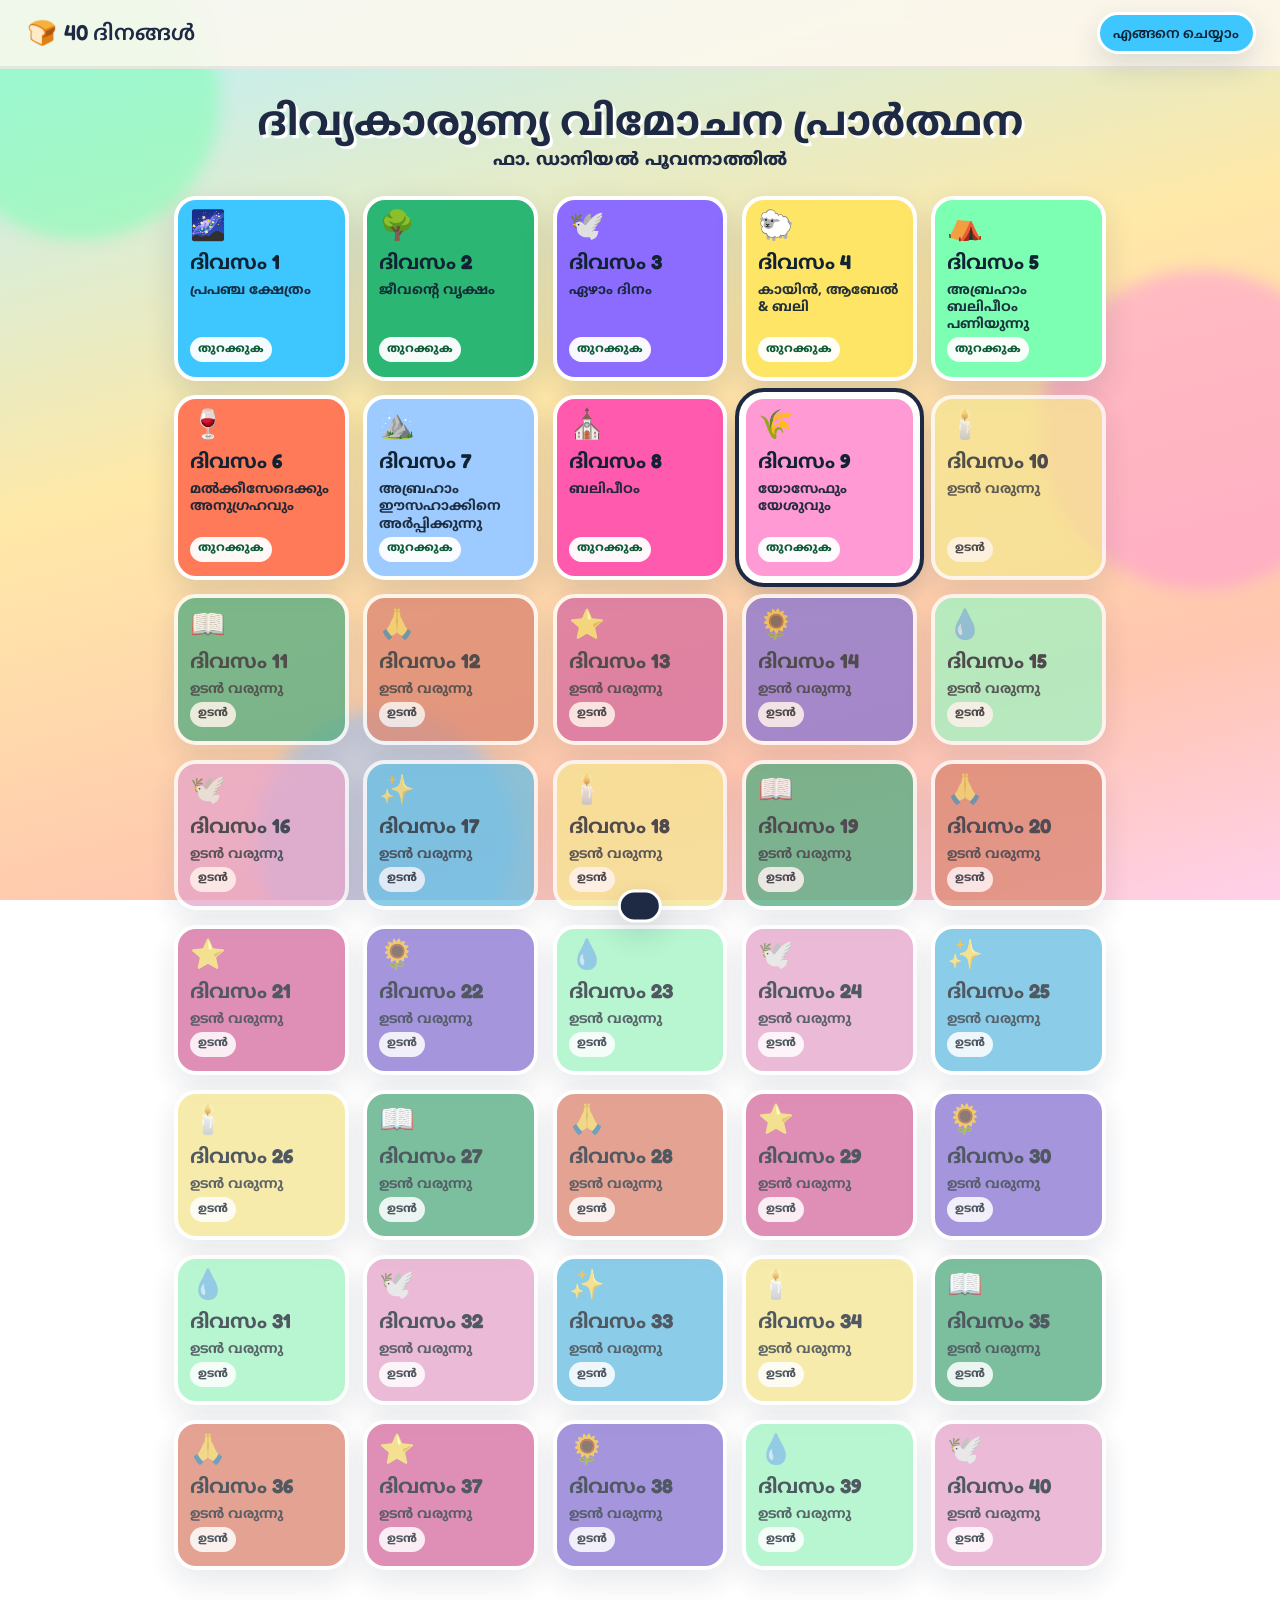
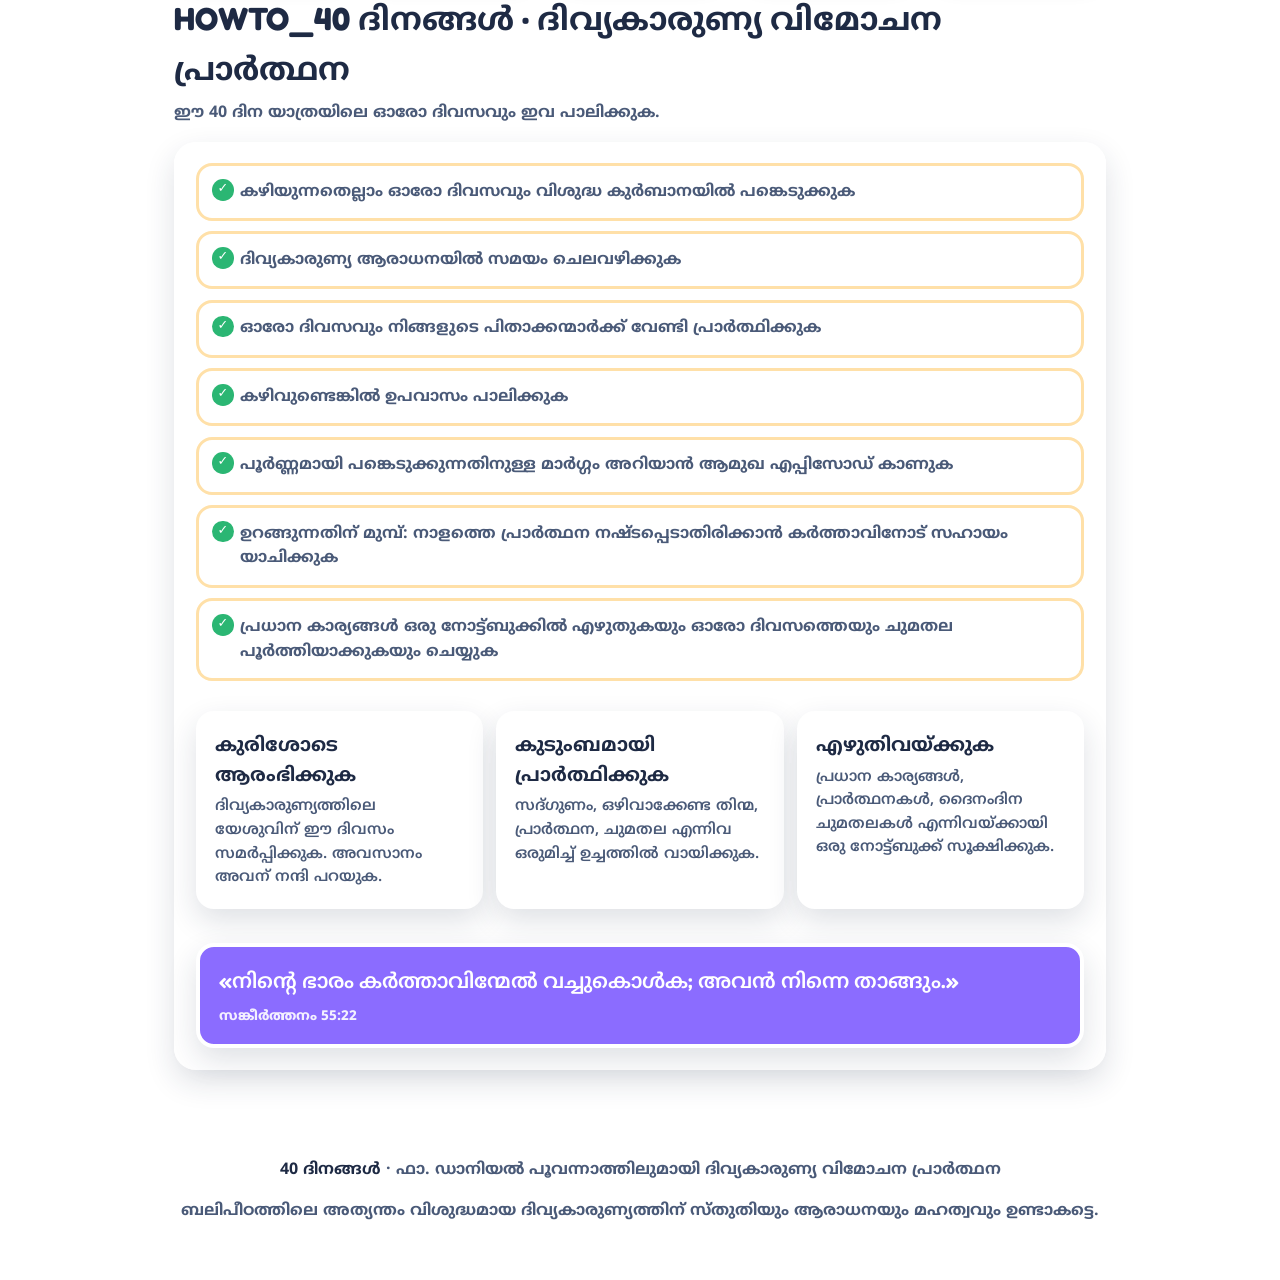
==== commit b5a30fd1: "Translate the 40 Days site into Malayalam. Keep the same layout and structure as the English site, w" ====
--- a/index.html
+++ b/index.html
@@ -1,17 +1,17 @@
 <!DOCTYPE html>
-<html lang="en">
+<html lang="ml">
 <head>
   <meta charset="UTF-8" />
   <meta name="viewport" content="width=device-width, initial-scale=1.0" />
-  <meta name="description" content="40 Days Eucharistic Deliverance Prayer with Fr Daniel Poovannathil — daily virtue, prayer, and task." />
-  <title>40 Days · Eucharistic Deliverance Prayer</title>
+  <meta name="description" content="ഫാ. ഡാനിയൽ പൂവന്നാത്തിലുമായി 40 ദിന ദിവ്യകാരുണ്യ വിമോചന പ്രാർത്ഥന — ഓരോ ദിവസത്തെയും സദ്ഗുണം, പ്രാർത്ഥന, ചുമതല." />
+  <title>40 ദിനങ്ങൾ · ദിവ്യകാരുണ്യ വിമോചന പ്രാർത്ഥന</title>
   <link rel="preconnect" href="https://fonts.googleapis.com" />
   <link rel="preconnect" href="https://fonts.gstatic.com" crossorigin />
-  <link href="https://fonts.googleapis.com/css2?family=Fredoka:wght@500;600;700&family=Nunito:wght@600;700;800&display=swap" rel="stylesheet" />
+  <link href="https://fonts.googleapis.com/css2?family=Fredoka:wght@500;600;700&family=Noto+Sans+Malayalam:wght@500;600;700;800&family=Nunito:wght@600;700;800&display=swap" rel="stylesheet" />
   <link rel="stylesheet" href="css/styles.css" />
 </head>
 <body>
-  <a class="skip-link" href="#days">Skip to days</a>
+  <a class="skip-link" href="#days">ദിവസങ്ങളിലേക്ക് പോകുക</a>
 
   <div class="bg-blobs" aria-hidden="true">
     <div class="blob b1"></div>
@@ -22,20 +22,20 @@
   <header class="topbar">
     <a class="brand" href="#days">
       <span class="brand-icon" aria-hidden="true">🍞</span>
-      <span>40 Days</span>
+      <span>40 ദിനങ്ങൾ</span>
     </a>
     <div class="topbar-right">
-      <a class="btn btn-sm btn-sky" href="#howto">How to do it</a>
+      <a class="btn btn-sm btn-sky" href="#howto">എങ്ങനെ ചെയ്യാം</a>
     </div>
   </header>
 
   <div id="app" class="screen">
     <div class="page-intro">
-      <h1>Eucharistic Deliverance Prayer</h1>
-      <p class="priest-name">By Fr Daniel Poovannathil</p>
+      <h1>ദിവ്യകാരുണ്യ വിമോചന പ്രാർത്ഥന</h1>
+      <p class="priest-name">ഫാ. ഡാനിയൽ പൂവന്നാത്തിൽ</p>
     </div>
 
-    <section id="days" aria-label="Days">
+    <section id="days" aria-label="ദിവസങ്ങൾ">
       <div class="card-grid" id="days-grid" role="list"></div>
 
       <article class="day-panel" id="day-panel" aria-live="polite">
@@ -67,65 +67,65 @@
             <div class="story-card prayer">
               <div class="emoji" aria-hidden="true">🙏</div>
               <div>
-                <h3 id="panel-prayer-title">Today's Prayer</h3>
+                <h3 id="panel-prayer-title">PRAYER_40 ദിനങ്ങൾ · ദിവ്യകാരുണ്യ വിമോചന പ്രാർത്ഥന</h3>
                 <p id="panel-prayer"></p>
               </div>
             </div>
             <div class="story-card task">
               <div class="emoji" aria-hidden="true">✏️</div>
               <div>
-                <h3 id="panel-task-title">Today's Task</h3>
+                <h3 id="panel-task-title">TASK_40 ദിനങ്ങൾ · ദിവ്യകാരുണ്യ വിമോചന പ്രാർത്ഥന</h3>
                 <p id="panel-task"></p>
               </div>
             </div>
           </div>
 
           <div>
-            <h3 class="section-title" style="margin-top:0">For your heart</h3>
+            <h3 class="section-title" style="margin-top:0">ഹൃദയത്തിന്</h3>
             <ul class="reflection-list" id="panel-reflection"></ul>
           </div>
 
           <p class="closing-line" id="panel-closing"></p>
 
           <div class="panel-actions">
-            <button type="button" class="btn btn-sky" id="btn-prev-day">← Previous</button>
-            <button type="button" class="btn btn-primary" id="btn-next-day">Next →</button>
-            <button type="button" class="btn btn-sun" id="btn-close-panel">Close</button>
+            <button type="button" class="btn btn-sky" id="btn-prev-day">← മുൻപത്തേത്</button>
+            <button type="button" class="btn btn-primary" id="btn-next-day">അടുത്തത് →</button>
+            <button type="button" class="btn btn-sun" id="btn-close-panel">അടയ്ക്കുക</button>
           </div>
         </div>
       </article>
     </section>
 
     <section id="howto" aria-labelledby="howto-title">
-      <h2 class="section-title" id="howto-title">How to do it</h2>
-      <p class="hint">Keep these every day of the 40-day journey.</p>
+      <h2 class="section-title" id="howto-title">HOWTO_40 ദിനങ്ങൾ · ദിവ്യകാരുണ്യ വിമോചന പ്രാർത്ഥന</h2>
+      <p class="hint">ഈ 40 ദിന യാത്രയിലെ ഓരോ ദിവസവും ഇവ പാലിക്കുക.</p>
       <div class="panel howto">
         <ul class="practices" id="practices-list"></ul>
         <div class="help-grid">
           <div class="help-item">
-            <h3>Begin with the Cross</h3>
-            <p>Offer the day to Jesus in the Eucharist. End by thanking Him.</p>
+            <h3>കുരിശോടെ ആരംഭിക്കുക</h3>
+            <p>ദിവ്യകാരുണ്യത്തിലെ യേശുവിന് ഈ ദിവസം സമർപ്പിക്കുക. അവസാനം അവന് നന്ദി പറയുക.</p>
           </div>
           <div class="help-item">
-            <h3>Pray as a family</h3>
-            <p>Read the virtue, evil to avoid, prayer, and task aloud together.</p>
+            <h3>കുടുംബമായി പ്രാർത്ഥിക്കുക</h3>
+            <p>സദ്ഗുണം, ഒഴിവാക്കേണ്ട തിന്മ, പ്രാർത്ഥന, ചുമതല എന്നിവ ഒരുമിച്ച് ഉച്ചത്തിൽ വായിക്കുക.</p>
           </div>
           <div class="help-item">
-            <h3>Write it down</h3>
-            <p>Keep a notebook for key points, prayers, and daily tasks.</p>
+            <h3>എഴുതിവയ്ക്കുക</h3>
+            <p>പ്രധാന കാര്യങ്ങൾ, പ്രാർത്ഥനകൾ, ദൈനംദിന ചുമതലകൾ എന്നിവയ്ക്കായി ഒരു നോട്ട്ബുക്ക് സൂക്ഷിക്കുക.</p>
           </div>
         </div>
         <blockquote class="verse">
-          <p>“Cast your burden on the Lord, and he will sustain you.”</p>
-          <cite>Psalm 55:22</cite>
+          <p>«നിന്റെ ഭാരം കർത്താവിന്മേൽ വച്ചുകൊൾക; അവൻ നിന്നെ താങ്ങും.»</p>
+          <cite>സങ്കീർത്തനം 55:22</cite>
         </blockquote>
       </div>
     </section>
   </div>
 
   <footer>
-    <p><strong>40 Days</strong> · Eucharistic Deliverance Prayer with Fr Daniel Poovannathil</p>
-    <p>Praised, adored, and glorified be the Most Holy Sacrament of the Altar.</p>
+    <p><strong>40 ദിനങ്ങൾ</strong> · ഫാ. ഡാനിയൽ പൂവന്നാത്തിലുമായി ദിവ്യകാരുണ്യ വിമോചന പ്രാർത്ഥന</p>
+    <p>ബലിപീഠത്തിലെ അത്യന്തം വിശുദ്ധമായ ദിവ്യകാരുണ്യത്തിന് സ്തുതിയും ആരാധനയും മഹത്വവും ഉണ്ടാകട്ടെ.</p>
   </footer>
 
   <div class="toast" id="toast" role="status" aria-live="polite"></div>
--- a/css/styles.css
+++ b/css/styles.css
@@ -11,8 +11,8 @@
   --grape: #8b6cff;
   --shadow: 0 12px 30px rgba(30, 42, 68, 0.14);
   --radius: 22px;
-  --font-display: "Fredoka", system-ui, sans-serif;
-  --font-body: "Nunito", system-ui, sans-serif;
+  --font-display: "Fredoka", "Noto Sans Malayalam", system-ui, sans-serif;
+  --font-body: "Noto Sans Malayalam", "Nunito", system-ui, sans-serif;
   --ease: cubic-bezier(0.34, 1.4, 0.64, 1);
   --max: 980px;
 }
@@ -410,8 +410,9 @@
 }
 
 .quest-card.current {
-  outline: 4px solid var(--sun);
-  outline-offset: 2px;
+  outline: 4px solid #1e2a44;
+  outline-offset: 3px;
+  box-shadow: 0 0 0 3px #fff, 0 12px 28px rgba(30, 42, 68, 0.28);
 }
 
 .day-panel {
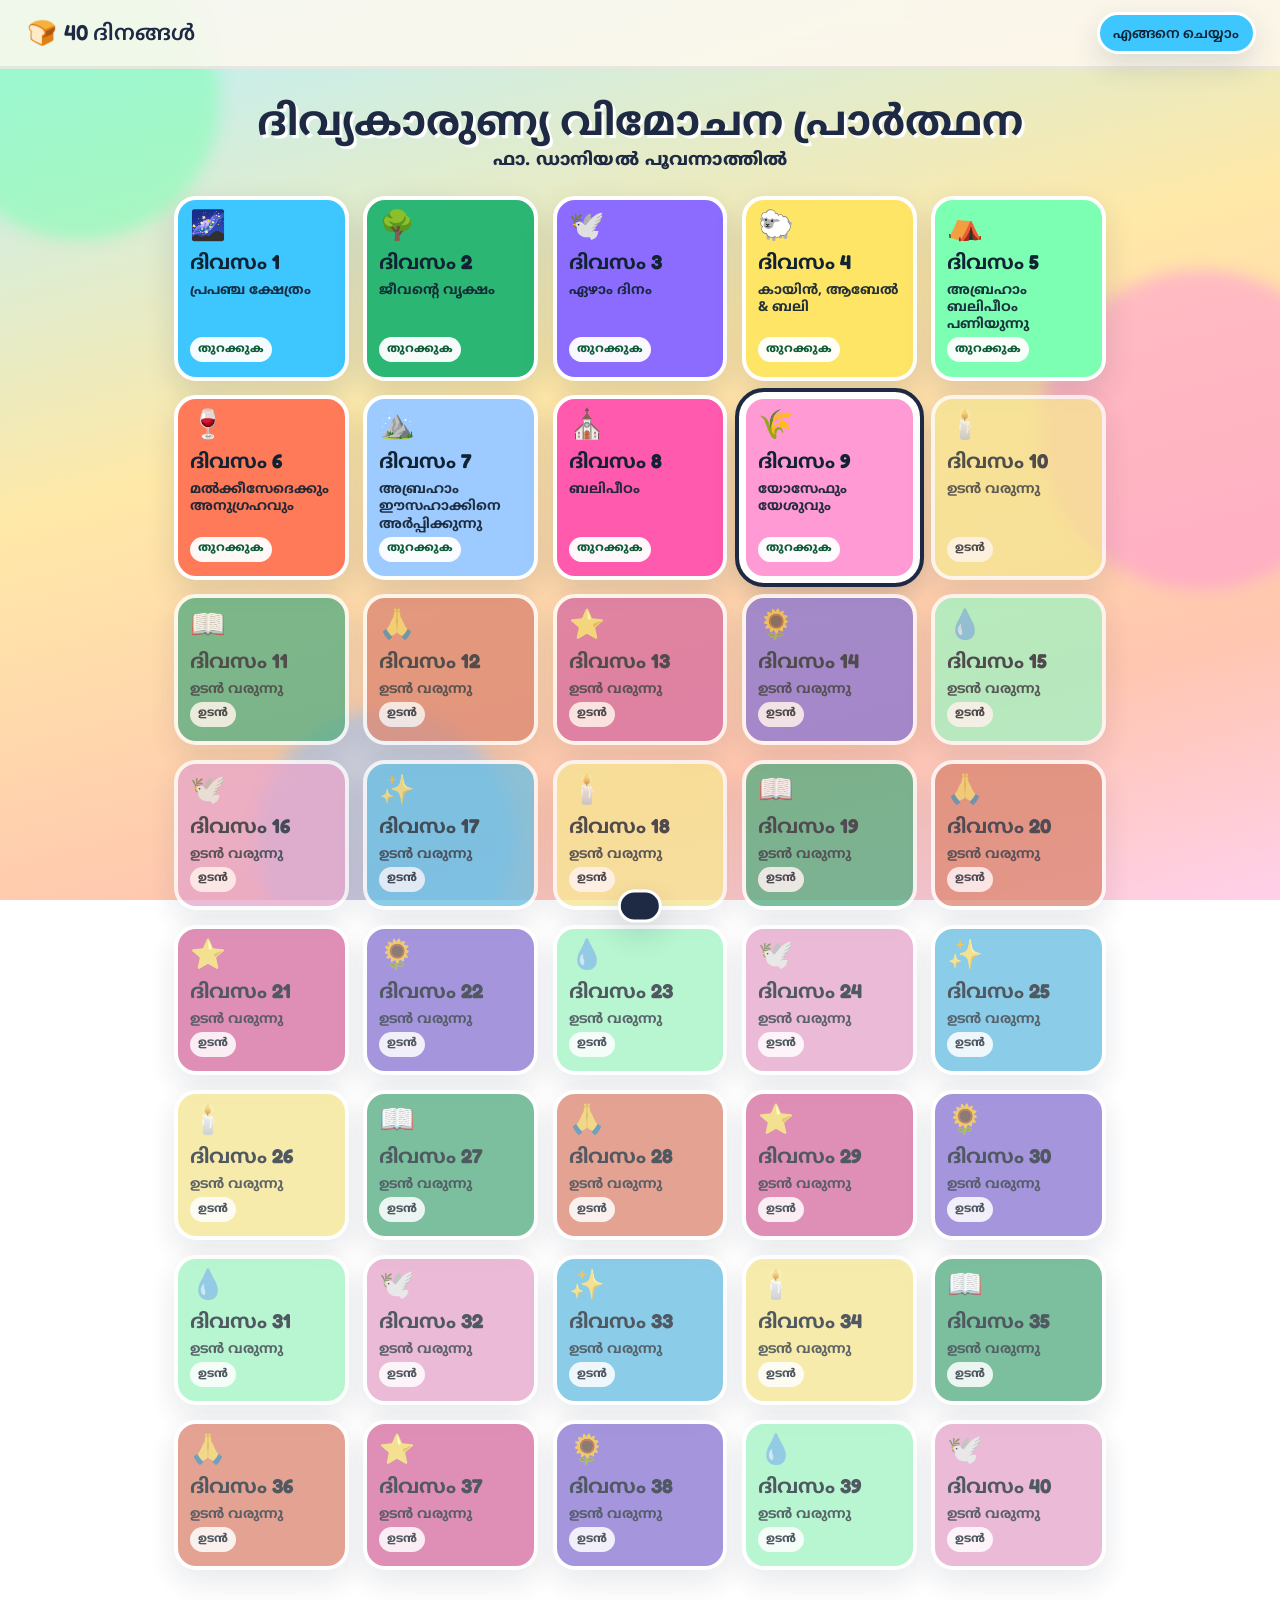
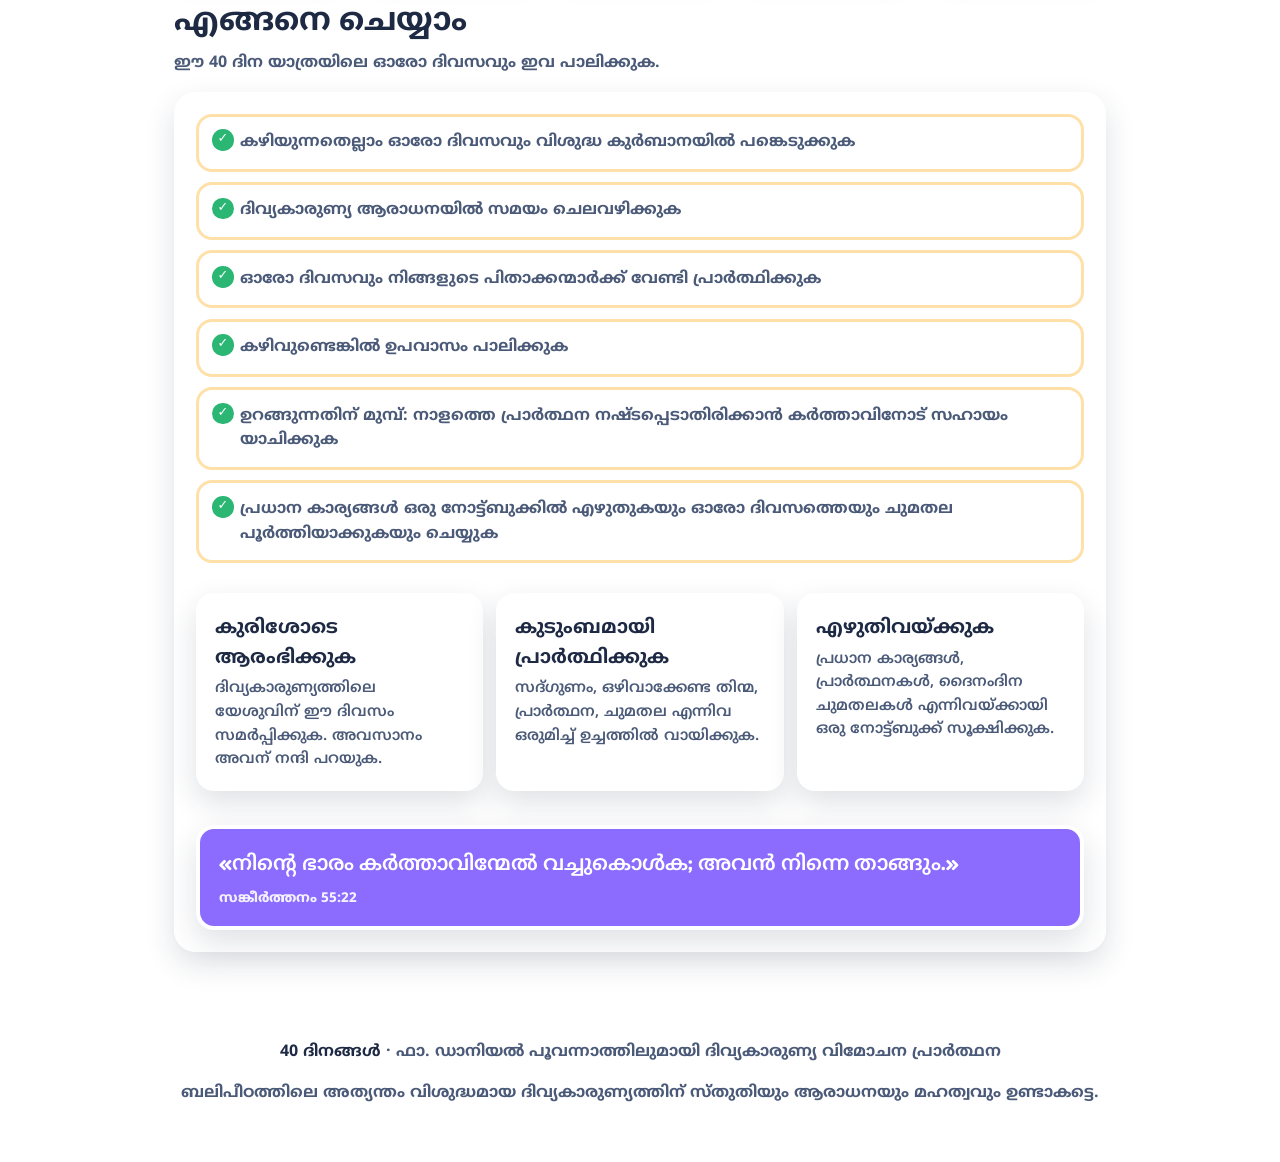
==== commit 9854583a: "Fix howto title placeholder and drop intro-episode practice. Co-authored-by: Cursor <cursoragent@cur" ====
--- a/index.html
+++ b/index.html
@@ -97,7 +97,7 @@
     </section>
 
     <section id="howto" aria-labelledby="howto-title">
-      <h2 class="section-title" id="howto-title">HOWTO_40 ദിനങ്ങൾ · ദിവ്യകാരുണ്യ വിമോചന പ്രാർത്ഥന</h2>
+      <h2 class="section-title" id="howto-title">എങ്ങനെ ചെയ്യാം</h2>
       <p class="hint">ഈ 40 ദിന യാത്രയിലെ ഓരോ ദിവസവും ഇവ പാലിക്കുക.</p>
       <div class="panel howto">
         <ul class="practices" id="practices-list"></ul>
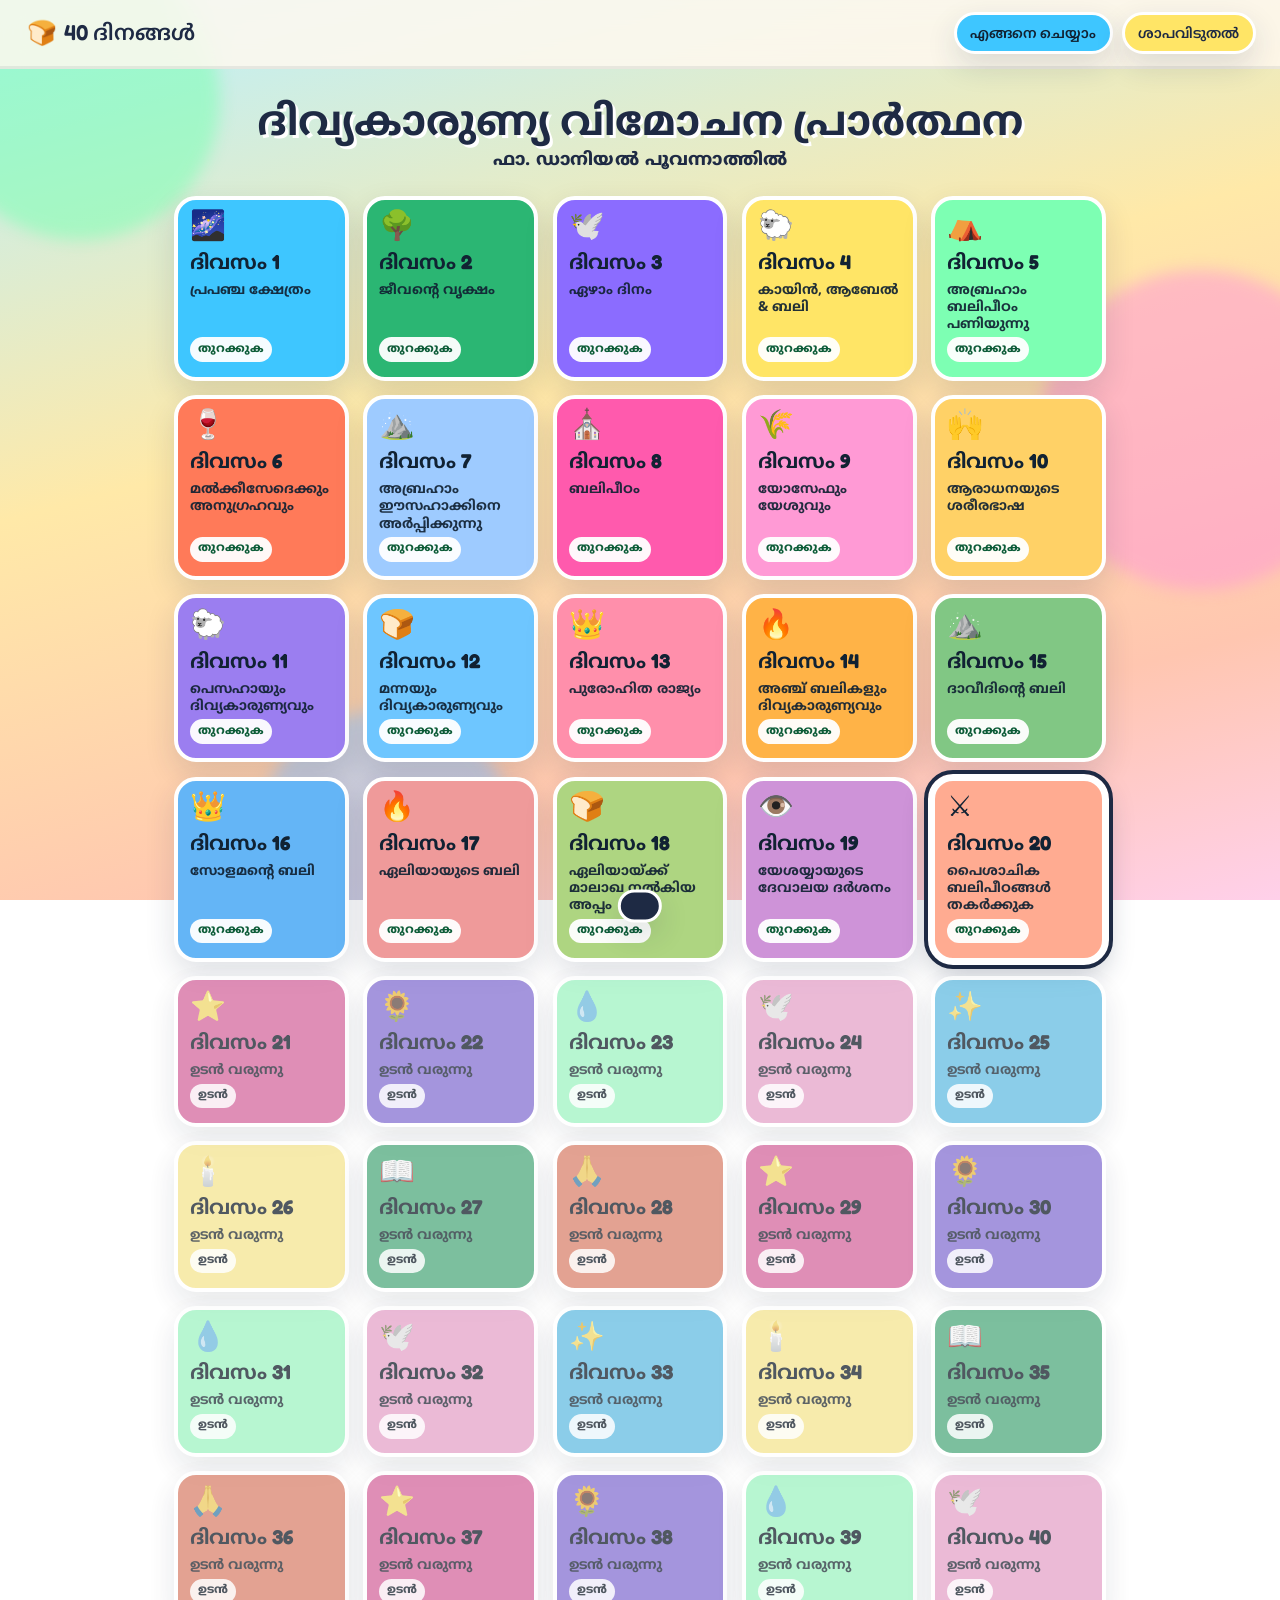
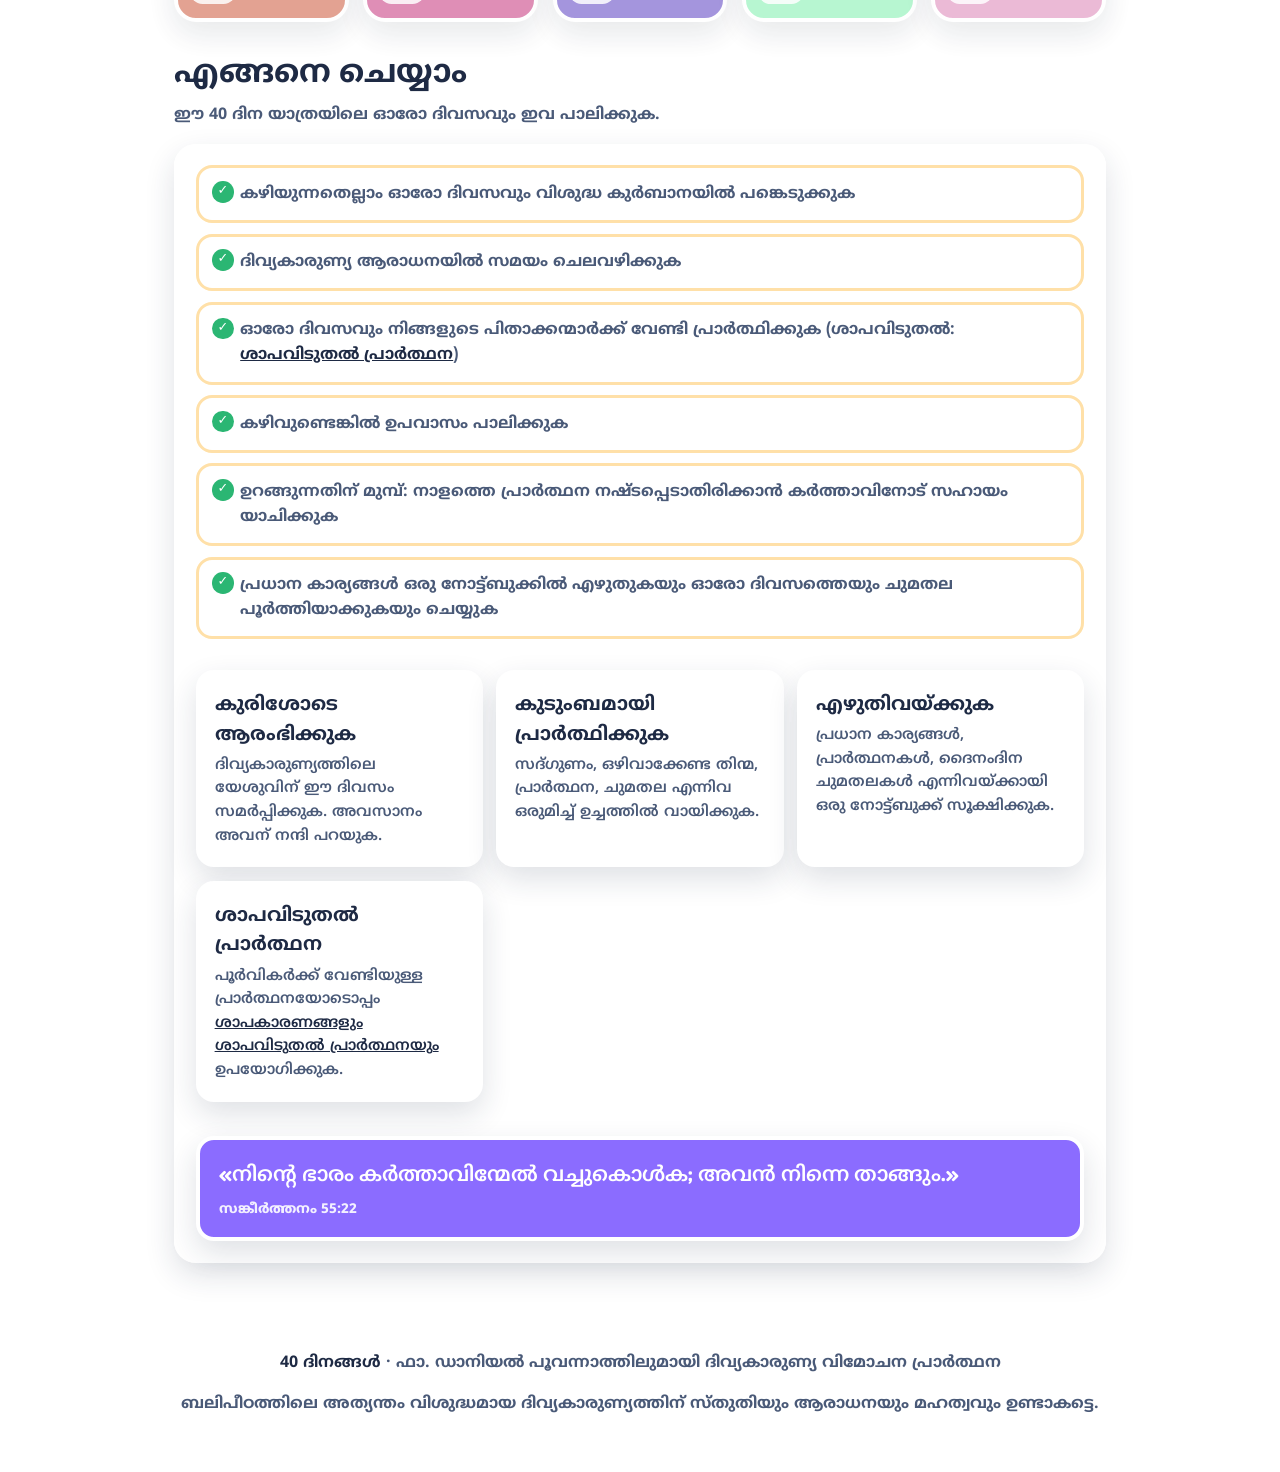
==== commit 0918975c: "Add curse-causes list and family-tree deliverance prayer page. Link it from the topbar, howto sectio" ====
--- a/index.html
+++ b/index.html
@@ -26,6 +26,7 @@
     </a>
     <div class="topbar-right">
       <a class="btn btn-sm btn-sky" href="#howto">എങ്ങനെ ചെയ്യാം</a>
+      <a class="btn btn-sm btn-sun" href="shapavimuthi.html">ശാപവിടുതൽ</a>
     </div>
   </header>
 
@@ -114,6 +115,10 @@
             <h3>എഴുതിവയ്ക്കുക</h3>
             <p>പ്രധാന കാര്യങ്ങൾ, പ്രാർത്ഥനകൾ, ദൈനംദിന ചുമതലകൾ എന്നിവയ്ക്കായി ഒരു നോട്ട്ബുക്ക് സൂക്ഷിക്കുക.</p>
           </div>
+          <div class="help-item">
+            <h3>ശാപവിടുതൽ പ്രാർത്ഥന</h3>
+            <p>പൂർവികർക്ക് വേണ്ടിയുള്ള പ്രാർത്ഥനയോടൊപ്പം <a href="shapavimuthi.html">ശാപകാരണങ്ങളും ശാപവിടുതൽ പ്രാർത്ഥനയും</a> ഉപയോഗിക്കുക.</p>
+          </div>
         </div>
         <blockquote class="verse">
           <p>«നിന്റെ ഭാരം കർത്താവിന്മേൽ വച്ചുകൊൾക; അവൻ നിന്നെ താങ്ങും.»</p>
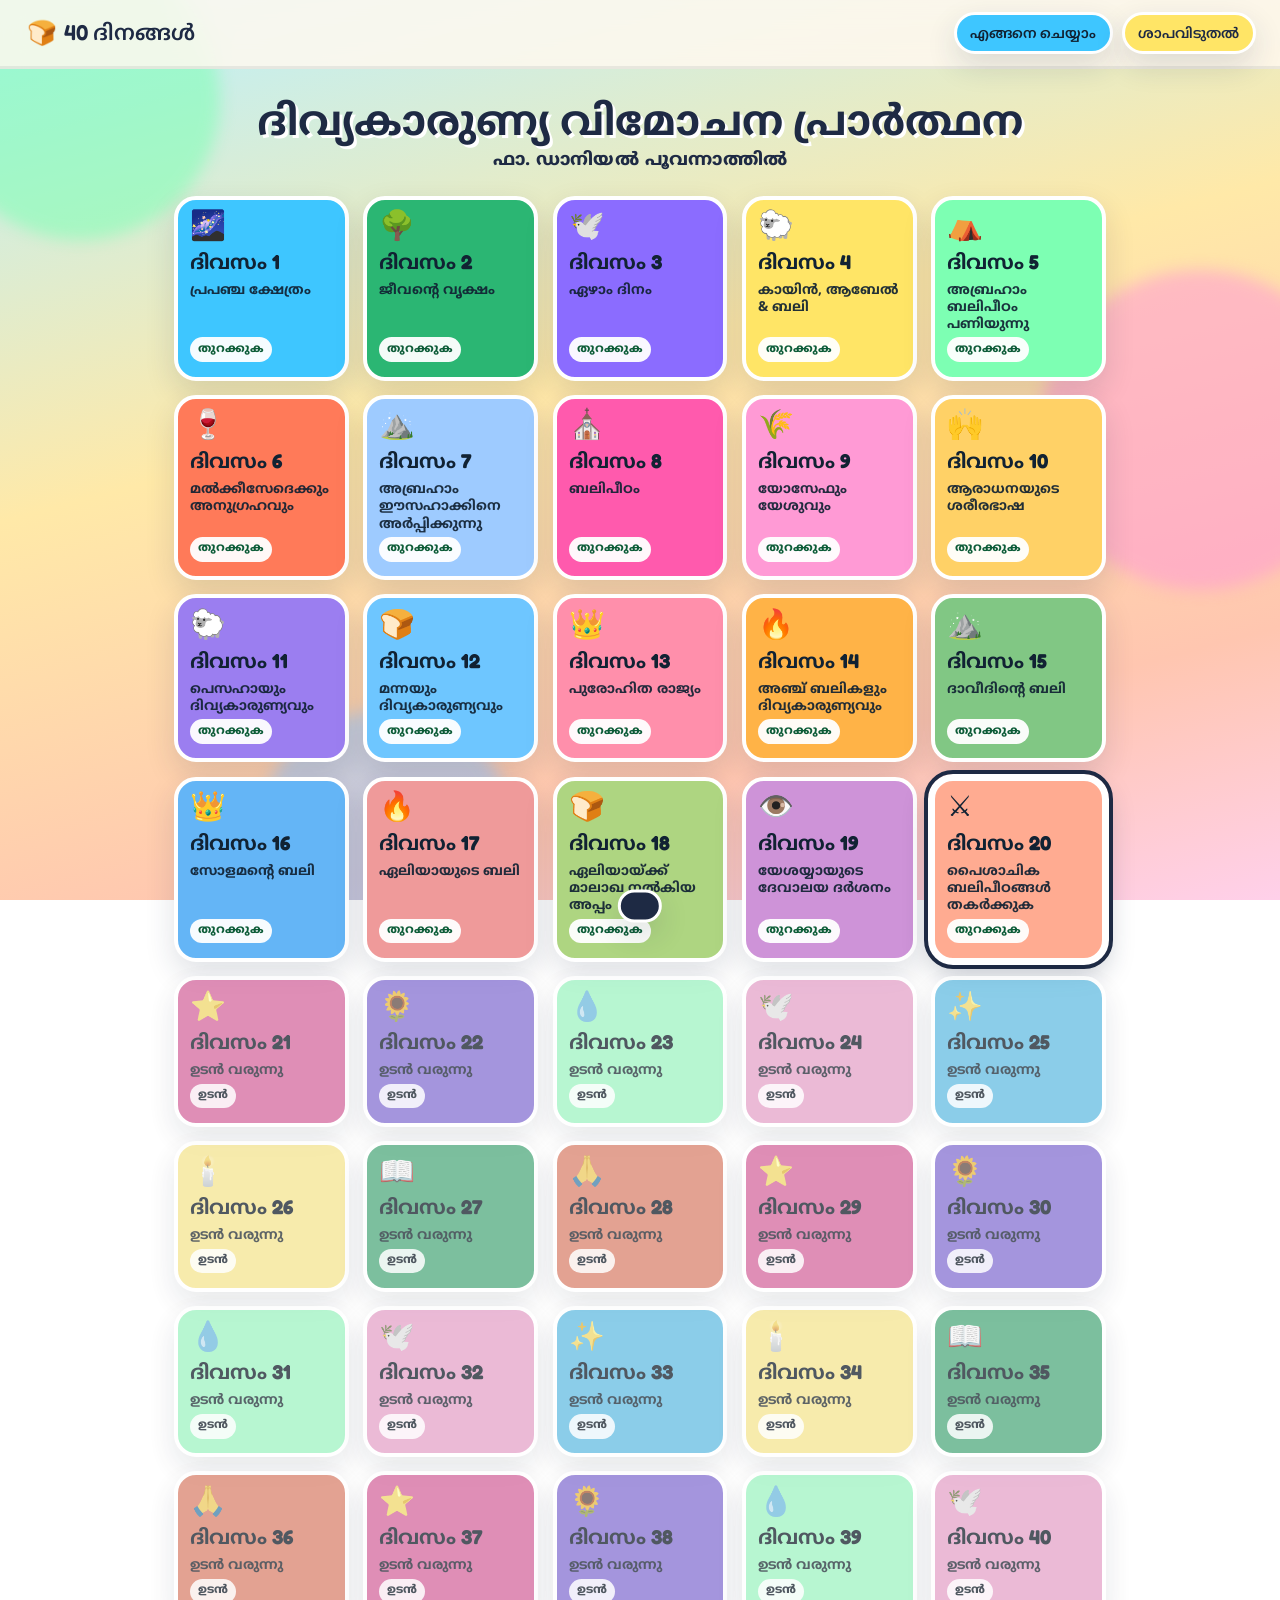
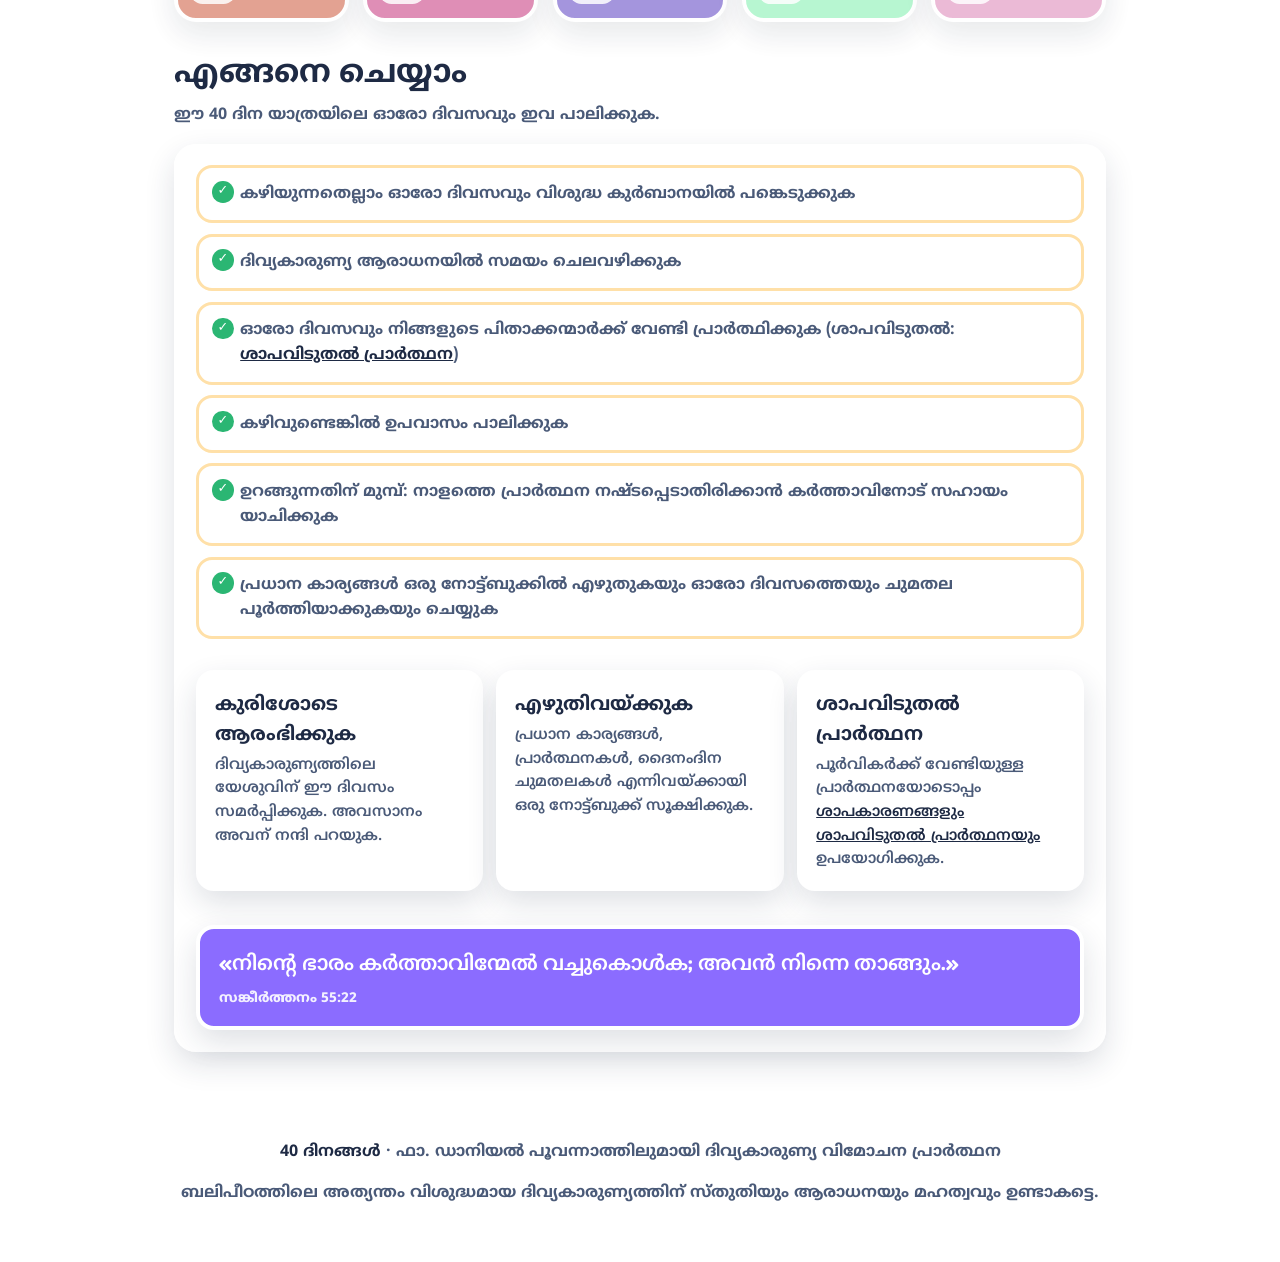
==== commit 7bf69cdb: "Fix duplicated curse-list numbers and remove family-pray howto block. Co-authored-by: Cursor <cursor" ====
--- a/index.html
+++ b/index.html
@@ -108,10 +108,6 @@
             <p>ദിവ്യകാരുണ്യത്തിലെ യേശുവിന് ഈ ദിവസം സമർപ്പിക്കുക. അവസാനം അവന് നന്ദി പറയുക.</p>
           </div>
           <div class="help-item">
-            <h3>കുടുംബമായി പ്രാർത്ഥിക്കുക</h3>
-            <p>സദ്ഗുണം, ഒഴിവാക്കേണ്ട തിന്മ, പ്രാർത്ഥന, ചുമതല എന്നിവ ഒരുമിച്ച് ഉച്ചത്തിൽ വായിക്കുക.</p>
-          </div>
-          <div class="help-item">
             <h3>എഴുതിവയ്ക്കുക</h3>
             <p>പ്രധാന കാര്യങ്ങൾ, പ്രാർത്ഥനകൾ, ദൈനംദിന ചുമതലകൾ എന്നിവയ്ക്കായി ഒരു നോട്ട്ബുക്ക് സൂക്ഷിക്കുക.</p>
           </div>
